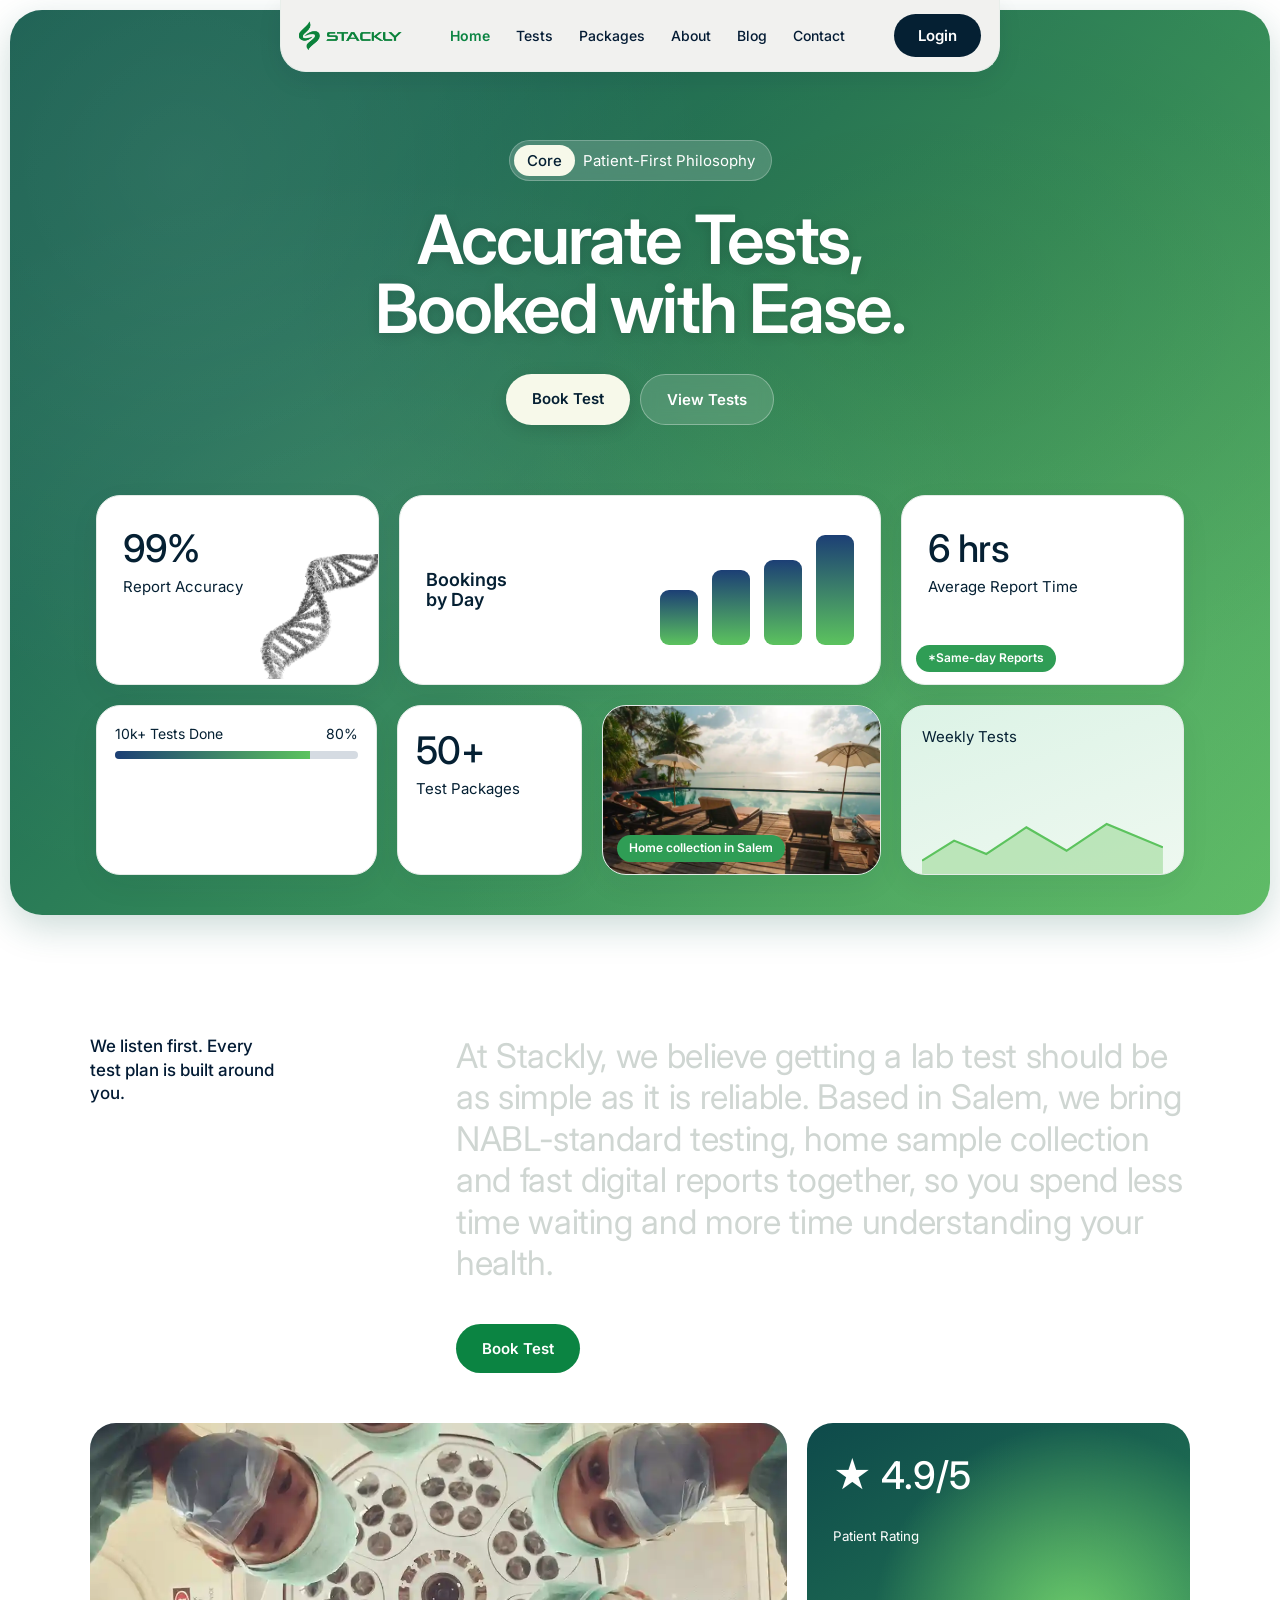
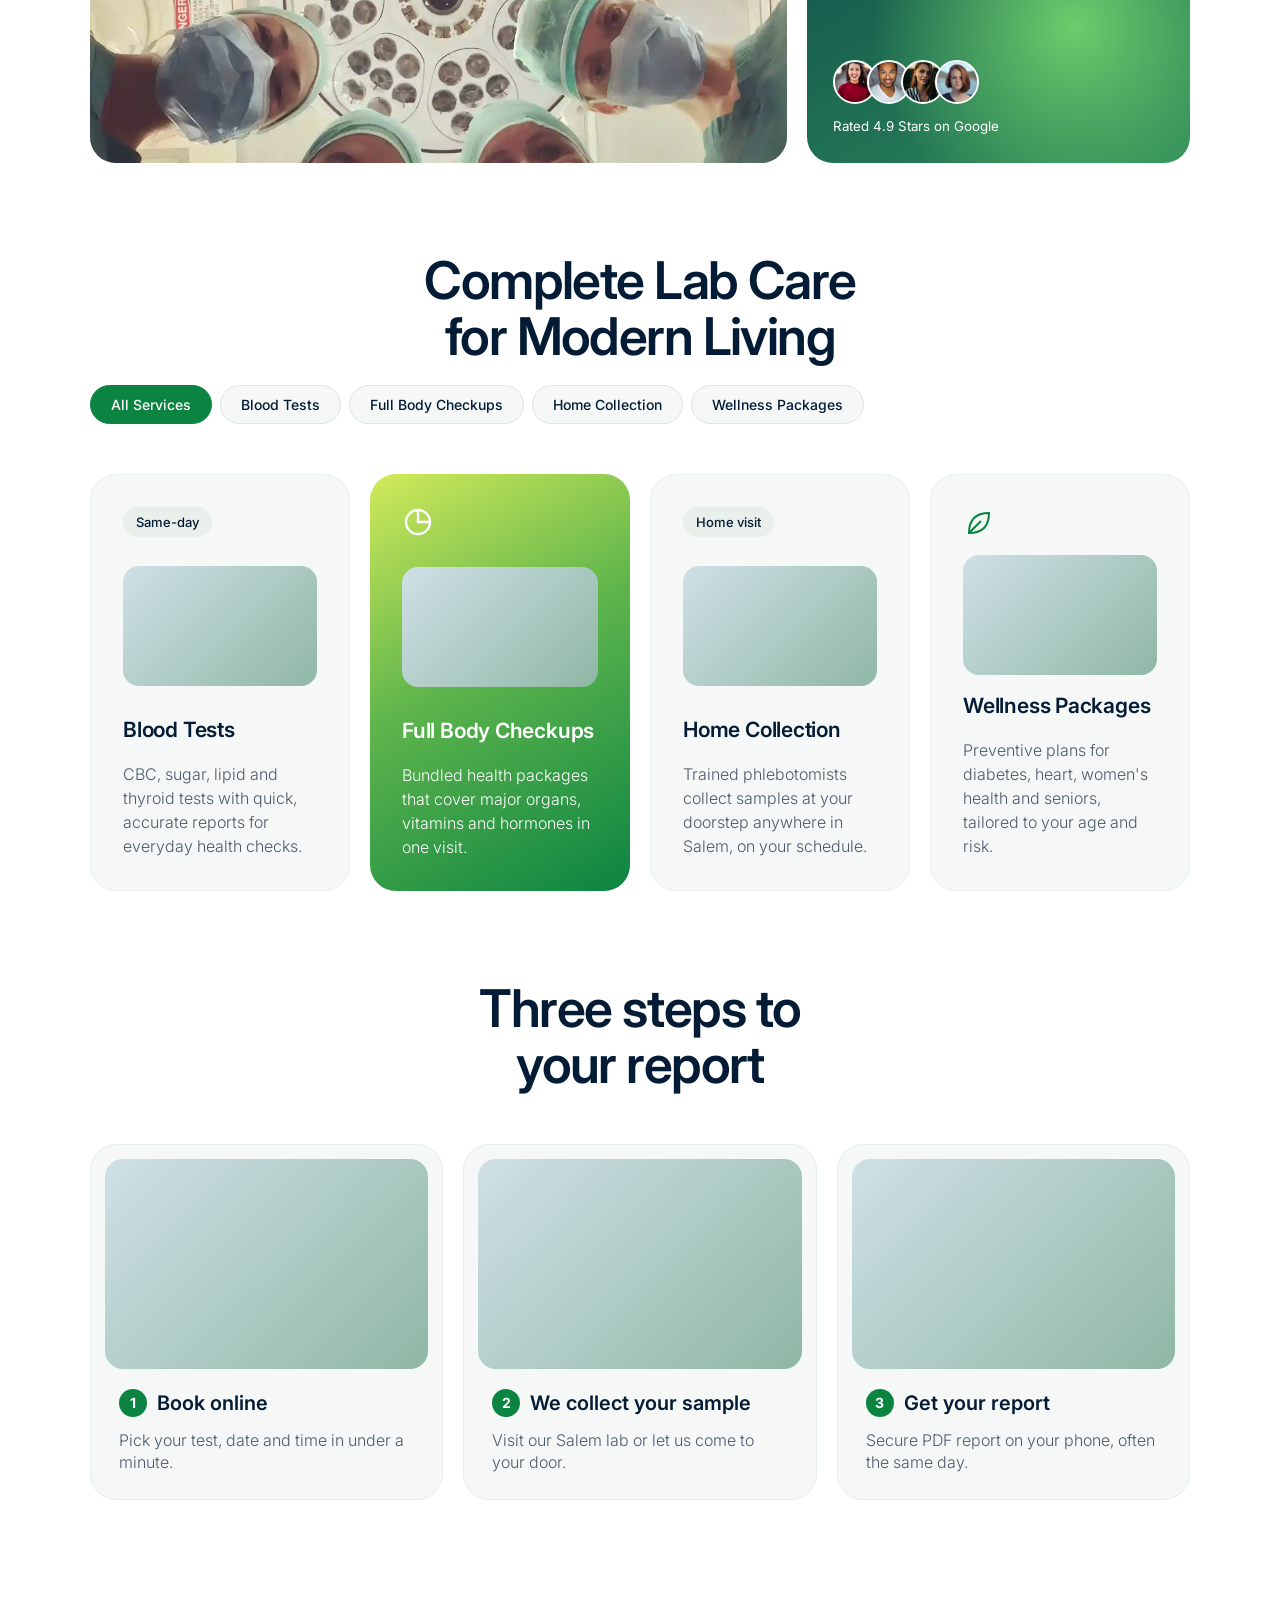
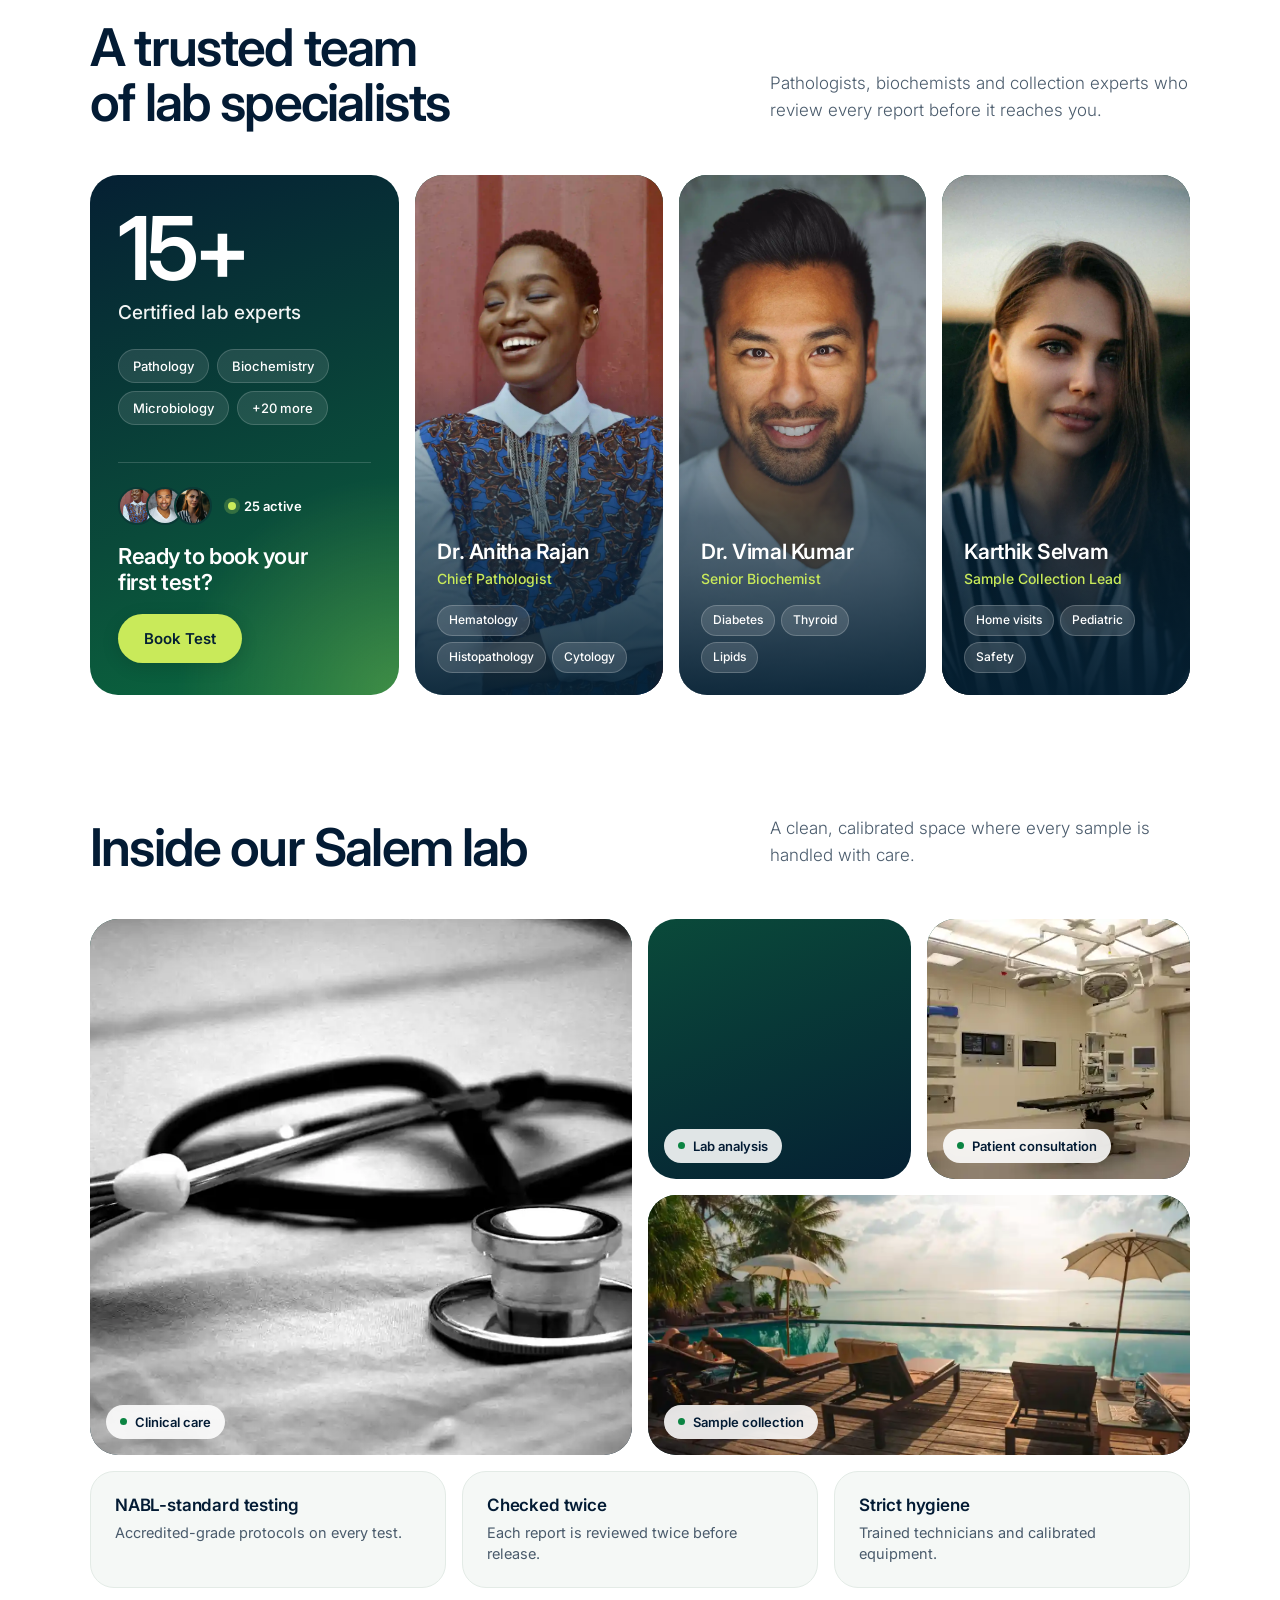
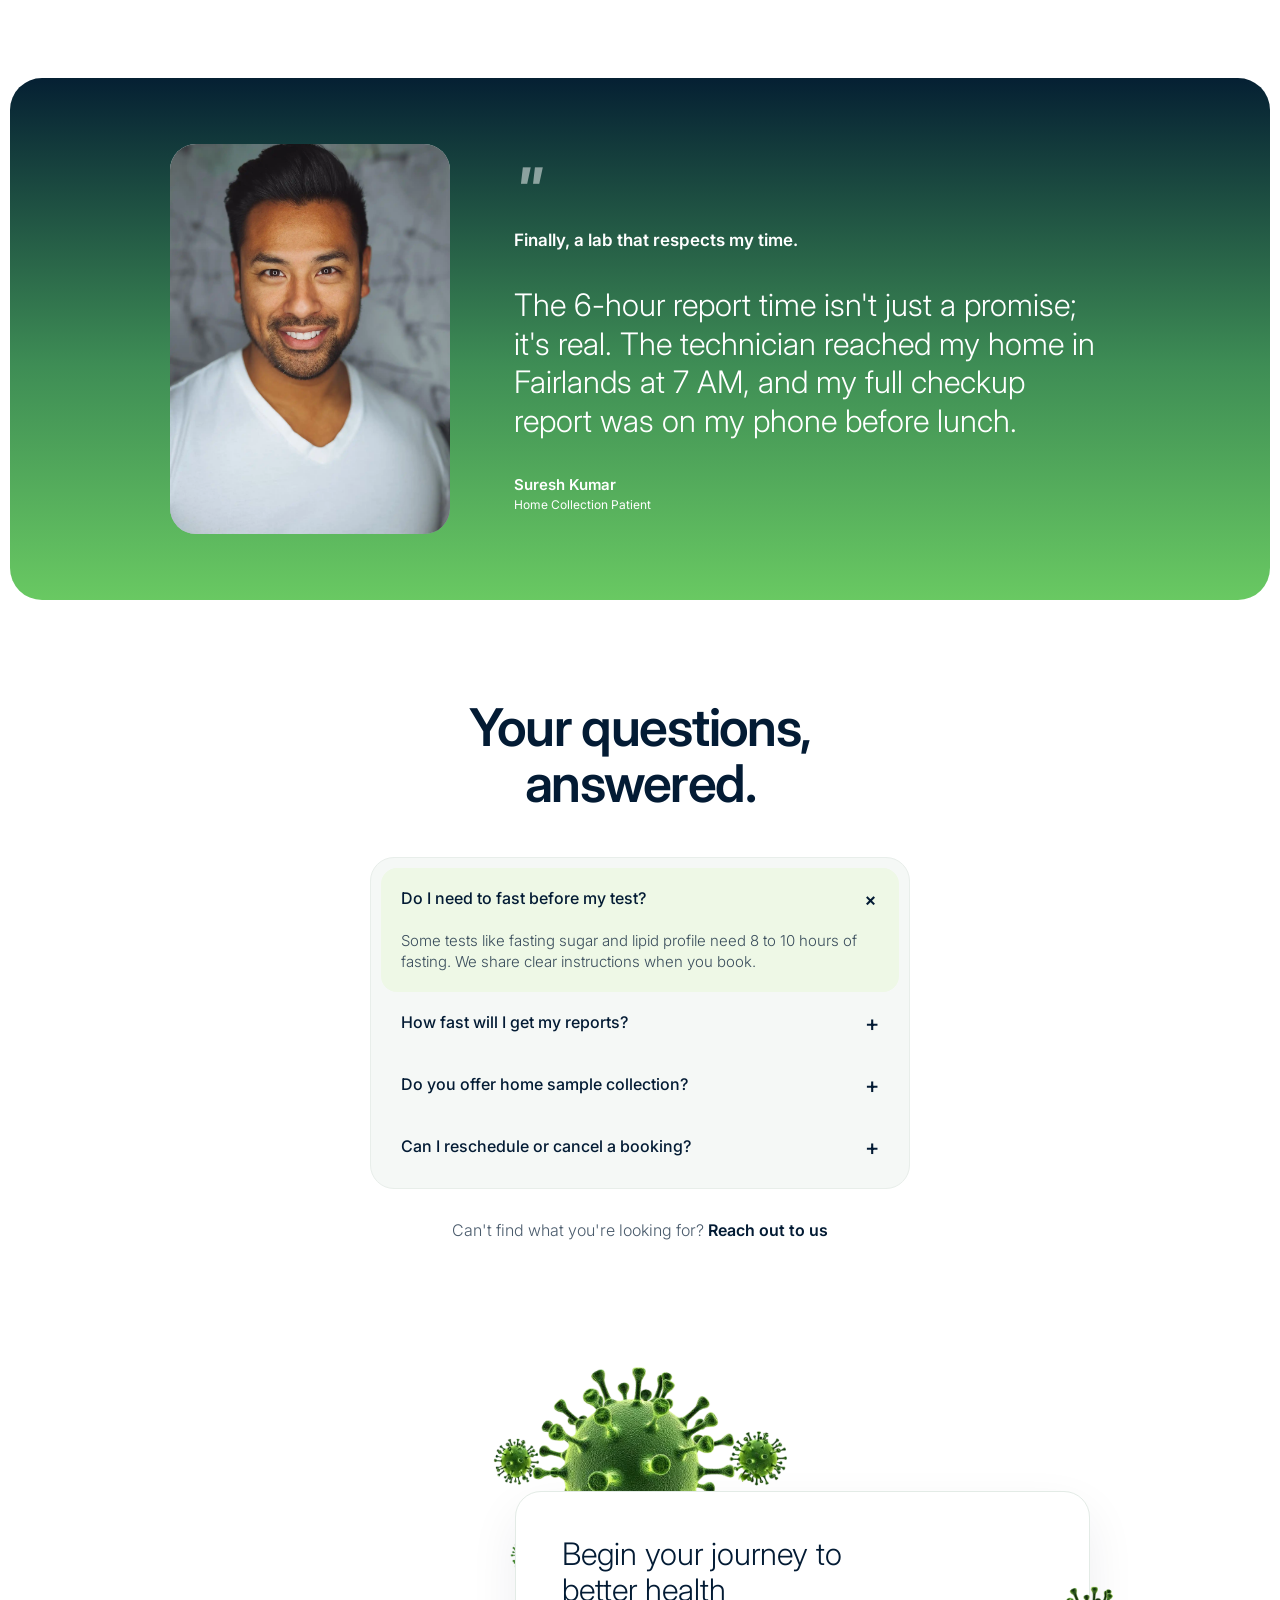
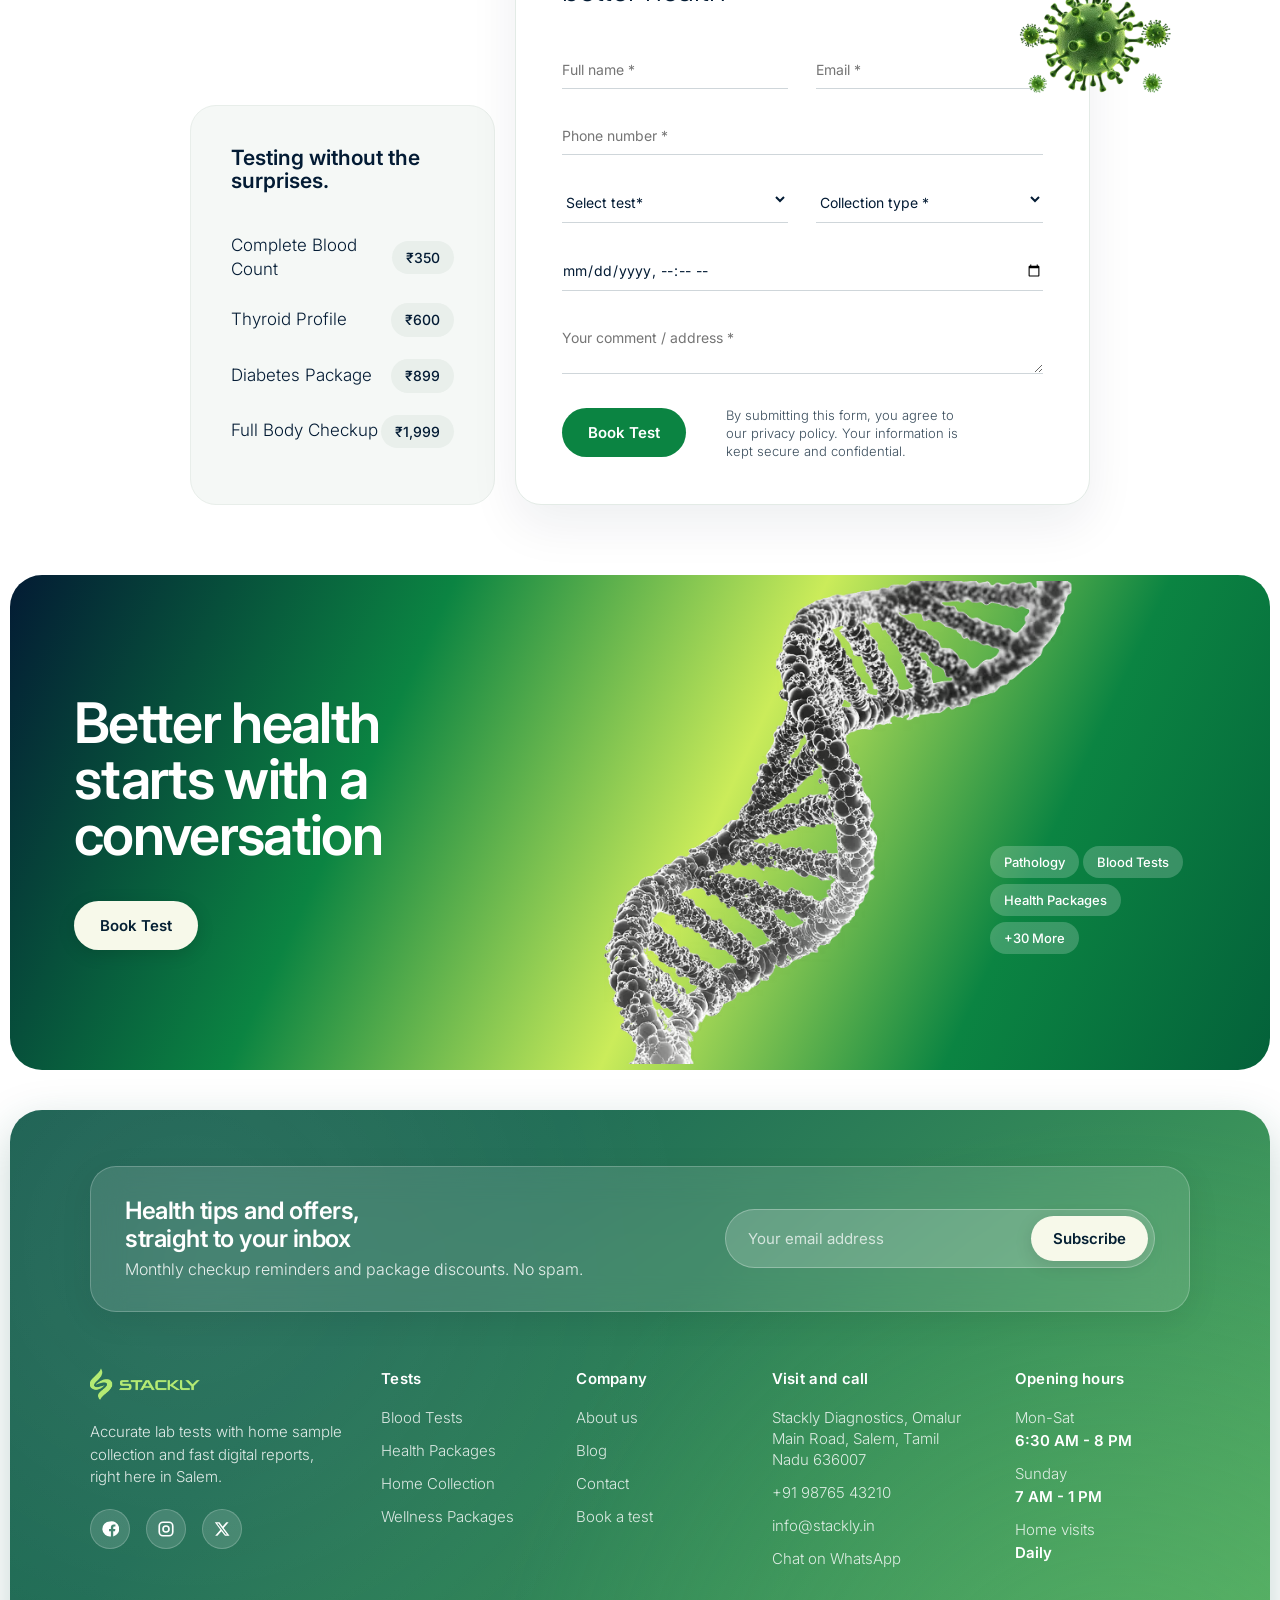
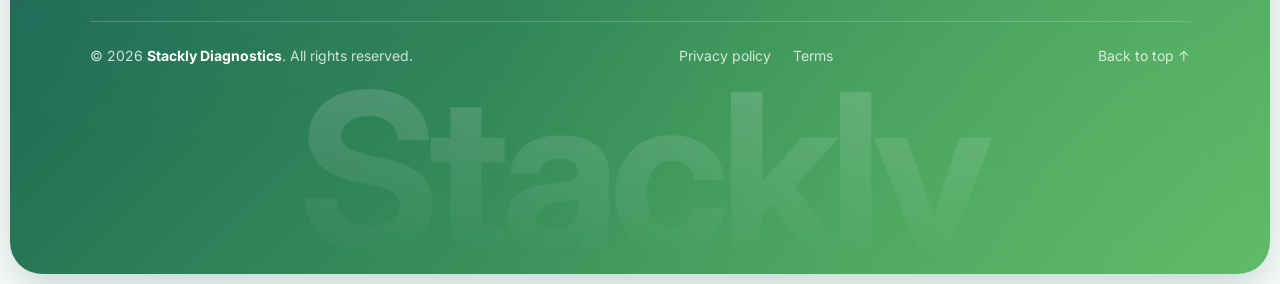
==== index.html @ b114a174 "Add files via upload" ====
<!DOCTYPE html>
<html lang="en" data-theme="light">
<head>
<meta charset="UTF-8">
<meta name="viewport" content="width=device-width, initial-scale=1, viewport-fit=cover">
<title>Stackly | Medical Lab Test Booking, Salem</title>
<link rel="preconnect" href="https://fonts.googleapis.com">
<link rel="preconnect" href="https://fonts.gstatic.com" crossorigin>
<link href="https://fonts.googleapis.com/css2?family=Inter:wght@300;400;500;600;700&display=swap" rel="stylesheet">
<link rel="stylesheet" href="styles.css">
</head>
<body>

<nav>
 <a href="index.html" class="logo" aria-label="Stackly home"><img src="images/stackly logo.webp" alt="Stackly" class="stackly-logo-img"></a>
 <ul><li><a href="index.html" style="color:var(--green);font-weight:600">Home</a></li><li><a href="tests.html">Tests</a></li><li><a href="packages.html">Packages</a></li><li><a href="about.html">About</a></li><li><a href="blog.html">Blog</a></li><li><a href="contact.html">Contact</a></li></ul>
 <a href="login.html" class="btn dark" style="padding:12px 24px">Login</a>
 <button class="burger" aria-label="Menu" aria-expanded="false"><span></span></button>
</nav>

<header class="hero">
 <div class="wrap in">
  <span class="badge"><b>Core</b>Patient-First Philosophy</span>
  <h1>Accurate Tests,<br>Booked with Ease.</h1>
  <div class="cta"><a href="404.html" class="btn cream">Book Test</a><a href="#services" class="btn ghost">View Tests</a></div>
  <div class="stats">
   <div class="sc a">
    <div class="n">99%</div><small>Report Accuracy</small>
    <div class="dna"></div>
   </div>
   <div class="sc wide"><strong>Bookings<br>by Day</strong><div class="bars"><i style="height:55px"></i><i style="height:75px"></i><i style="height:85px"></i><i style="height:110px"></i></div></div>
   <div class="sc"><div class="n">6 hrs</div><small>Average Report Time</small><span class="pill">*Same-day Reports</span></div>
   <div class="mini">
    <div class="sc"><div class="bar-row" style="margin-top:0"><span>10k+ Tests Done</span><span>80%</span></div><div class="track"><i></i></div></div>
    <div class="sc"><div class="n">50+</div><small>Test Packages</small></div>
    <div class="sc pb"><img class="" src="images/photo-1582719508461-905c673771fd.webp" sizes="(max-width:700px) 100vw, 50vw" alt="Laboratory blood sample tube" loading="lazy" decoding="async" onerror="this.style.display='none'"><span class="pill">Home collection in Salem</span></div>
    <div class="sc ch"><small>Weekly Tests</small><svg viewBox="0 0 300 90" preserveAspectRatio="none"><path d="M0 70L40 40 80 60 130 20 180 55 230 15 300 50V90H0z" fill="#a9dfa4" opacity=".7"/><path d="M0 70L40 40 80 60 130 20 180 55 230 15 300 50" fill="none" stroke="#5cc35e" stroke-width="3"/></svg></div>
   </div>
  </div>
 </div>
</header>

<main class="wrap">
 <section class="about" id="about">
  <p class="side">We listen first. Every test plan is built around you.</p>
  <div>
   <p class="reveal" id="rv">At Stackly, we believe getting a lab test should be as simple as it is reliable. Based in Salem, we bring NABL-standard testing, home sample collection and fast digital reports together, so you spend less time waiting and more time understanding your health.</p>
   <a href="404.html" class="btn green">Book Test</a>
  </div>
 </section>

 <div class="duo">
  <div class="photo pb"><img class="" src="images/photo-1579684385127-1ef15d508118.webp" sizes="(max-width:700px) 100vw, 50vw" alt="Doctor reviewing laboratory diagnostic reports" loading="lazy" decoding="async" onerror="this.style.display='none'"></div>
  <div class="rate"><div class="n">★ 4.9/5</div><small style="margin-top:-90px">Patient Rating</small><div><div class="avs"><span class="av"><img class="" src="images/photo-1494790108377-be9c29b29330.webp" alt="" loading="lazy" onerror="this.style.display='none'"></span><span class="av"><img class="" src="images/p2.webp" alt="" loading="lazy" onerror="this.style.display='none'"></span><span class="av"><img class="" src="images/p3.webp" alt="" loading="lazy" onerror="this.style.display='none'"></span><span class="av"><img class="" src="images/photo-1438761681033-6461ffad8d80.webp" alt="" loading="lazy" onerror="this.style.display='none'"></span></div><small>Rated 4.9 Stars on Google</small></div></div>
 </div>

 <section class="services" id="services">
  <h2 class="big">Complete Lab Care<br>for Modern Living</h2>
  <div class="filter-tabs" role="tablist" aria-label="Services filter">
   <a href="#" class="ft active" data-svc="all">All Services</a>
   <a href="#" class="ft" data-svc="blood">Blood Tests</a>
   <a href="#" class="ft" data-svc="checkup">Full Body Checkups</a>
   <a href="#" class="ft" data-svc="home">Home Collection</a>
   <a href="#" class="ft" data-svc="wellness">Wellness Packages</a>
  </div>
  <div class="sgrid">
   <div class="svc" data-cat="blood"><span class="tag">Same-day</span><div class="pb sv"><img class="" src="images/photo-1582719471384-894fbb16e074.webp" sizes="(max-width:700px) 100vw, 50vw" alt="Blood test sample tubes rack" loading="lazy" decoding="async" onerror="this.style.display='none'"></div><div><h3>Blood Tests</h3><p>CBC, sugar, lipid and thyroid tests with quick, accurate reports for everyday health checks.</p></div></div>
   <div class="svc hl" data-cat="checkup"><svg class="ic" viewBox="0 0 32 32" fill="none" stroke="currentColor" stroke-width="2.4"><circle cx="16" cy="16" r="12"/><path d="M16 4v12h12"/></svg><div class="pb sv"><img class="" src="images/photo-1631217868264-e5b90bb7e133.webp" sizes="(max-width:700px) 100vw, 50vw" alt="Doctor consultation for full body checkup" loading="lazy" decoding="async" onerror="this.style.display='none'"></div><div><h3>Full Body Checkups</h3><p>Bundled health packages that cover major organs, vitamins and hormones in one visit.</p></div></div>
   <div class="svc" data-cat="home"><span class="tag">Home visit</span><div class="pb sv"><img class="" src="images/Home Collection.webp" sizes="(max-width:700px) 100vw, 50vw" alt="Nurse visiting patient for home sample collection" loading="lazy" decoding="async" onerror="this.style.display='none'"></div><div><h3>Home Collection</h3><p>Trained phlebotomists collect samples at your doorstep anywhere in Salem, on your schedule.</p></div></div>
   <div class="svc" data-cat="wellness"><svg class="ic" viewBox="0 0 32 32" fill="none" stroke="currentColor" stroke-width="2"><path d="M6 26C6 12 14 6 26 6c0 12-6 20-20 20zM6 26L18 14"/></svg><div class="pb sv"><img class="" src="images/photo-1505751172876-fa1923c5c528.webp" sizes="(max-width:700px) 100vw, 50vw" alt="Preventive health diagnostics and wellness" loading="lazy" decoding="async" onerror="this.style.display='none'"></div><div><h3>Wellness Packages</h3><p>Preventive plans for diabetes, heart, women's health and seniors, tailored to your age and risk.</p></div></div>
  </div>
 </section>

 <section class="steps" id="how"><h2 class="big">Three steps to<br>your report</h2><div class="stg"><div class="st"><div class="pb"><img class="" src="images/photo-1584432810601-6c7f27d2362b.webp" sizes="(max-width:700px) 100vw, 50vw" alt="Booking test online on phone" loading="lazy" decoding="async" onerror="this.style.display='none'"></div><h3><b>1</b>Book online</h3><p>Pick your test, date and time in under a minute.</p></div><div class="st"><div class="pb"><img class="" src="images/photo-1588776814546-1ffcf47267a5.webp" sizes="(max-width:700px) 100vw, 50vw" alt="Phlebotomist collecting sample" loading="lazy" decoding="async" onerror="this.style.display='none'"></div><h3><b>2</b>We collect your sample</h3><p>Visit our Salem lab or let us come to your door.</p></div><div class="st"><div class="pb"><img class="" src="images/photo-1576091160399-112ba8d25d1d.webp" sizes="(max-width:700px) 100vw, 50vw" alt="Reviewing electronic lab report" loading="lazy" decoding="async" onerror="this.style.display='none'"></div><h3><b>3</b>Get your report</h3><p>Secure PDF report on your phone, often the same day.</p></div></div></section>

 <section class="tm" id="team">
  <header class="sec-h"><h2>A trusted team of lab specialists</h2><p>Pathologists, biochemists and collection experts who review every report before it reaches you.</p></header>
  <div class="tm-grid">
   <aside class="tm-stat">
    <div><div class="tm-n">15+</div><p class="tm-l">Certified lab experts</p>
     <ul class="tm-d"><li>Pathology</li><li>Biochemistry</li><li>Microbiology</li><li>+20 more</li></ul></div>
    <div class="tm-cta"><div class="tm-row"><span class="tm-avs"><span class="tm-av"><img src="images/p1.webp" alt="Doctor" loading="lazy"></span><span class="tm-av"><img src="images/p2.webp" alt="Biochemist" loading="lazy"></span><span class="tm-av"><img src="images/p3.webp" alt="Technician" loading="lazy"></span></span><span class="tm-live">25 active</span></div>
     <h3>Ready to book your first test?</h3><a href="404.html" class="btn cream">Book Test</a></div>
   </aside>
   <article class="tm-c"><img src="images/p1.webp" sizes="(max-width:640px) 100vw, (max-width:1000px) 33vw, 25vw" alt="Dr. Anitha Rajan - Chief Pathologist" loading="lazy" decoding="async" onerror="this.style.display='none'"><div class="tm-i"><h3>Dr. Anitha Rajan</h3><p>Chief Pathologist</p><ul class="tm-t"><li>Hematology</li><li>Histopathology</li><li>Cytology</li></ul></div></article>
   <article class="tm-c"><img src="images/p2.webp" sizes="(max-width:640px) 100vw, (max-width:1000px) 33vw, 25vw" alt="Dr. Vimal Kumar - Senior Biochemist" loading="lazy" decoding="async" onerror="this.style.display='none'"><div class="tm-i"><h3>Dr. Vimal Kumar</h3><p>Senior Biochemist</p><ul class="tm-t"><li>Diabetes</li><li>Thyroid</li><li>Lipids</li></ul></div></article>
   <article class="tm-c"><img src="images/p3.webp" sizes="(max-width:640px) 100vw, (max-width:1000px) 33vw, 25vw" alt="Karthik Selvam - Sample Collection Lead" loading="lazy" decoding="async" onerror="this.style.display='none'"><div class="tm-i"><h3>Karthik Selvam</h3><p>Sample Collection Lead</p><ul class="tm-t"><li>Home visits</li><li>Pediatric</li><li>Safety</li></ul></div></article>
  </div>
 </section>
<section class="lb" id="gallery">
 <header class="sec-h"><h2>Inside our Salem lab</h2><p>A clean, calibrated space where every sample is handled with care.</p></header>
 <div class="lb-grid">
  <figure class="lb-a"><img src="images/Wellness Packages.webp" sizes="(max-width:640px) 100vw, (max-width:1000px) 33vw, 25vw" alt="Clinical diagnostics lab Salem" loading="lazy" decoding="async" onerror="this.style.display='none'"><figcaption>Clinical care</figcaption></figure>
  <figure class="lb-b"><img src="images/photo-1579165466741-7f35e4755660.webp" sizes="(max-width:640px) 100vw, (max-width:1000px) 33vw, 25vw" alt="Laboratory testing equipment" loading="lazy" decoding="async" onerror="this.style.display='none'"><figcaption>Lab analysis</figcaption></figure>
  <figure class="lb-c"><img src="images/Patient consultation.webp" sizes="(max-width:640px) 100vw, (max-width:1000px) 33vw, 25vw" alt="Patient consultation room" loading="lazy" decoding="async" onerror="this.style.display='none'"><figcaption>Patient consultation</figcaption></figure>
  <figure class="lb-d"><img src="images/photo-1582719508461-905c673771fd.webp" sizes="(max-width:640px) 100vw, (max-width:1000px) 33vw, 25vw" alt="Sample collection centrifuge" loading="lazy" decoding="async" onerror="this.style.display='none'"><figcaption>Sample collection</figcaption></figure>
 </div>
 <ul class="lb-facts">
  <li><b>NABL-standard testing</b><span>Accredited-grade protocols on every test.</span></li>
  <li><b>Checked twice</b><span>Each report is reviewed twice before release.</span></li>
  <li><b>Strict hygiene</b><span>Trained technicians and calibrated equipment.</span></li>
 </ul>
</section>
</main>

<section class="testi">
 <div class="tin">
  <div class="tp pb"><img class="" src="images/p2.webp" sizes="(max-width:700px) 100vw, 50vw" alt="Suresh Kumar - Patient portrait" loading="lazy" decoding="async" onerror="this.style.display='none'"></div>
  <div>
   <div class="q">"</div>
   <h3>Finally, a lab that respects my time.</h3>
   <blockquote>The 6-hour report time isn't just a promise; it's real. The technician reached my home in Fairlands at 7 AM, and my full checkup report was on my phone before lunch.</blockquote>
   <div class="by">Suresh Kumar<small>Home Collection Patient</small></div>
  </div>
 </div>
</section>

<section class="faq wrap" id="faq">
 <h2 class="big">Your questions,<br>answered.</h2>
 <div class="fq">
  <div class="fi open"><button>Do I need to fast before my test?</button><p>Some tests like fasting sugar and lipid profile need 8 to 10 hours of fasting. We share clear instructions when you book.</p></div>
  <div class="fi"><button>How fast will I get my reports?</button><p>Most routine reports are ready the same day and sent to your phone and email as a secure PDF.</p></div>
  <div class="fi"><button>Do you offer home sample collection?</button><p>Yes. Our trained team visits your home anywhere in Salem at the time slot you choose.</p></div>
  <div class="fi"><button>Can I reschedule or cancel a booking?</button><p>You can change or cancel free of charge up to 2 hours before your slot.</p></div>
 </div>
 <p class="more">Can't find what you're looking for? <b><a href="#contact">Reach out to us</a></b></p>
</section>

<section class="book wrap" id="book">
 <div class="bgrid">
          <div class="vbig"></div><div class="vsm"></div>
  <div class="price">
   <h3>Testing without the surprises.</h3>
   <div class="pr">Complete Blood Count<b>₹350</b></div>
   <div class="pr">Thyroid Profile<b>₹600</b></div>
   <div class="pr">Diabetes Package<b>₹899</b></div>
   <div class="pr">Full Body Checkup<b>₹1,999</b></div>
  </div>
  <form class="form contact-form" id="bf">
   <h3>Begin your journey to<br>better health</h3>
   <div class="row"><div class="fld"><input id="contactName" required placeholder="Full name *" aria-label="Full name"></div><div class="fld"><input type="email" id="contactEmail" required placeholder="Email *" aria-label="Email"></div></div>
   <div class="fld"><input type="tel" id="contactPhone" required placeholder="Phone number *" aria-label="Phone number"></div>
   <div class="row">
    <div class="fld"><select required aria-label="Select test"><option value="">Select test*</option><option>Complete Blood Count</option><option>Thyroid Profile</option><option>Diabetes Package</option><option>Full Body Checkup</option></select></div>
    <div class="fld"><select required aria-label="Collection type"><option value="">Collection type *</option><option>Home collection</option><option>Visit Stackly lab</option></select></div>
   </div>
   <div class="fld"><input type="datetime-local" required aria-label="Date and time"></div>
   <div class="fld"><textarea id="contactMessage" placeholder="Your comment / address *" required aria-label="Comment"></textarea></div>
   <div class="fb"><button class="btn green" type="submit">Book Test</button><p>By submitting this form, you agree to our privacy policy. Your information is kept secure and confidential.</p></div>
   <p class="ok" id="ok" role="status">Thank you! Your booking request is received. We will call you shortly to confirm.</p>
  </form>
 </div>
</section>

<section class="banner">
 <h2>Better health starts with a conversation</h2>
 <a href="404.html" class="btn cream">Book Test</a>
 <div class="helixbg"></div>
 <div class="chips"><span class="chip">Pathology</span><span class="chip">Blood Tests</span><span class="chip">Health Packages</span><span class="chip">+30 More</span></div>
</section>

<footer class="sf" id="contact"><div class="sf-in">
<div class="sf-news"><div><h3>Health tips and offers,<br>straight to your inbox</h3><p>Monthly checkup reminders and package discounts. No spam.</p></div>
<form class="sf-form newsletter-form-inline">
  <div class="sf-row"><input type="email" required placeholder="Your email address" aria-label="Email address"><button class="btn cream" type="submit" style="padding:13px 22px">Subscribe</button></div>
  <small hidden role="status">Thanks for subscribing!</small>
</form></div>
<div class="sf-grid">
<div class="sf-brand"><a href="index.html" class="logo" aria-label="Stackly home"><img src="images/stackly logo.webp" alt="Stackly" class="stackly-logo-img"></a><p>Accurate lab tests with home sample collection and fast digital reports, right here in Salem.</p><div class="soc" aria-label="Social links">
   <a href="404.html" aria-label="Facebook"><svg viewBox="0 0 24 24" fill="currentColor"><path d="M12 2a10 10 0 1 0 1.2 19.9v-7H10.7V12h2.5V9.8c0-2.5 1.5-3.9 3.8-3.9 1.1 0 2.2.2 2.2.2v2.5h-1.3c-1.2 0-1.6.8-1.6 1.6V12h2.8l-.4 2.9h-2.4v7A10 10 0 0 0 12 2z"/></svg></a>
   <a href="404.html" aria-label="Instagram"><svg viewBox="0 0 24 24" fill="none" stroke="currentColor" stroke-width="2.2"><rect x="3" y="3" width="18" height="18" rx="5"/><circle cx="12" cy="12" r="4"/></svg></a>
   <a href="404.html" aria-label="X"><svg viewBox="0 0 24 24" fill="currentColor"><path d="M17.8 3h3l-6.6 7.5L22 21h-6l-4.7-6.1L5.9 21h-3l7-8L2.4 3h6.2l4.2 5.6zm-1 16.2h1.7L7.3 4.7H5.5z"/></svg></a>
  </div></div>
<div><h4>Tests</h4><ul><li><a href="404.html">Blood Tests</a></li><li><a href="404.html">Health Packages</a></li><li><a href="404.html">Home Collection</a></li><li><a href="404.html">Wellness Packages</a></li></ul></div>
<div><h4>Company</h4><ul><li><a href="404.html">About us</a></li><li><a href="404.html">Blog</a></li><li><a href="404.html">Contact</a></li><li><a href="404.html">Book a test</a></li></ul></div>
<div><h4>Visit and call</h4><ul><li>Stackly Diagnostics, Omalur Main Road, Salem, Tamil Nadu 636007</li><li><a href="404.html">+91 98765 43210</a></li><li><a href="404.html">info@stackly.in</a></li><li><a href="404.html">Chat on WhatsApp</a></li></ul></div>
<div class="sf-hrs"><h4>Opening hours</h4><ul><li>Mon-Sat <b>6:30 AM - 8 PM</b></li><li>Sunday <b>7 AM - 1 PM</b></li><li>Home visits <b>Daily</b></li></ul></div>
</div>
<div class="sf-bot"><span>&copy; 2026 <b>Stackly Diagnostics</b>. All rights reserved.</span><span class="sf-l"><a href="404.html">Privacy policy</a><a href="404.html">Terms</a></span><a href="404.html">Back to top &uarr;</a></div>
<div class="sf-word" aria-hidden="true">Stackly</div>
</div></footer>

<script>
// word-by-word text reveal on scroll
(function(){
 var el=document.getElementById('rv');
 if (el) {
  el.innerHTML=el.textContent.split(' ').map(function(w){return '<span>'+w+'</span>'}).join(' ');
  var sp=el.querySelectorAll('span');
  function upd(){
   var r=el.getBoundingClientRect(),h=window.innerHeight;
   var p=Math.min(1,Math.max(0,(h*0.85-r.top)/(r.height+h*0.35)));
   var n=Math.round(p*sp.length);
   sp.forEach(function(s,i){s.classList.toggle('on',i<n)});
  }
  window.addEventListener('scroll',upd,{passive:true});window.addEventListener('resize',upd);upd();
 }
})();
// FAQ accordion
document.querySelectorAll('.fi button').forEach(function(b){
 b.addEventListener('click',function(){
  var it=b.parentElement,was=it.classList.contains('open');
  document.querySelectorAll('.fi').forEach(function(x){x.classList.remove('open')});
  if(!was)it.classList.add('open');
 });
});
document.querySelector(".burger").addEventListener("click",function(){var n=document.querySelector("nav"),o=n.classList.toggle("open");this.setAttribute("aria-expanded",o)});
document.querySelectorAll("nav ul a").forEach(function(a){a.addEventListener("click",function(){document.querySelector("nav").classList.remove("open")})});

// Services filter tabs
document.querySelectorAll('.services .ft').forEach(function(btn){
 btn.addEventListener('click', function(e){
  e.preventDefault();
  document.querySelectorAll('.services .ft').forEach(function(b){ b.classList.remove('active'); });
  btn.classList.add('active');
  var cat = btn.getAttribute('data-svc');
  document.querySelectorAll('.services .svc').forEach(function(card){
   if(cat === 'all' || card.getAttribute('data-cat') === cat){
    card.style.display = '';
   } else {
    card.style.display = 'none';
   }
  });
 });
});
</script>
<script src="validation.js"></script>
</body>
</html>
---- styles.css ----
:root{--bg:#f1f1ef;--card:#fff;--ink:#031b34;--muted:#4a5b6c;--green:#0b8442;--lime:#c9ea5a;--deep:#052033;--chip:#eceeed;
box-sizing:border-box;padding-top:env(safe-area-inset-top,0px);padding-bottom:env(safe-area-inset-bottom,0px)}
@media (prefers-color-scheme:dark){:root:not([data-theme="light"]){--bg:#0b1418;--card:#142127;--ink:#eaf3ee;--muted:#9db0ba;--chip:#1e2f36}}
:root[data-theme="dark"]{--bg:#0b1418;--card:#142127;--ink:#eaf3ee;--muted:#9db0ba;--chip:#1e2f36}
html{scroll-behavior:smooth;scroll-padding-top:90px}
*,*::before,*::after{box-sizing:border-box}
body{margin:0;background:var(--bg);color:var(--ink);font-family:'Inter',system-ui,-apple-system,'Segoe UI',Arial,sans-serif;line-height:1.4;-webkit-font-smoothing:antialiased}
h1,h2,h3,p{margin:0}
a{color:inherit;text-decoration:none}
.wrap{max-width:1140px;margin:0 auto;padding:0 20px}
.btn{display:inline-block;border:0;cursor:pointer;font:600 15px 'Inter',sans-serif;padding:15px 26px;border-radius:999px;transition:transform .2s}
.btn:hover{transform:translateY(-2px)}
.btn.cream{background:#f7f9ea;color:var(--deep)}
.btn.green{background:var(--green);color:#fff}
.btn.dark{background:var(--deep);color:#fff}
.btn.ghost{background:rgba(255,255,255,.12);color:#fff;border:1px solid rgba(255,255,255,.2)}
.chip{display:inline-block;background:rgba(255,255,255,.2);color:#fff;font-size:13px;font-weight:500;padding:7px 14px;border-radius:999px;margin:0 4px 6px 0}
.logo{display:inline-flex;align-items:center;gap:8px;font-weight:700;font-size:20px;text-decoration:none}
.logo svg{width:28px;height:28px}
.stackly-logo-img{height:30px;width:auto;max-height:34px;display:inline-block;vertical-align:middle;object-fit:contain;filter:brightness(0) saturate(100%) invert(32%) sepia(91%) saturate(710%) hue-rotate(102deg) brightness(93%) contrast(93%);transition:opacity .2s ease,transform .2s ease}
.logo:hover .stackly-logo-img{opacity:.85;transform:scale(1.02)}

/* nav */
body > nav{position:absolute;left:50%;transform:translateX(-50%);top:0;z-index:5;width:min(720px,92%);background:#f1f1ef;color:#031b34;border-radius:0 0 26px 26px;display:flex;align-items:center;justify-content:space-between;padding:14px 18px}
body > nav ul{display:flex;gap:26px;list-style:none;margin:0;padding:0;font-size:14px;font-weight:500}
.burger{display:none}

/* hero */
.hero{margin:10px;border-radius:32px;position:relative;overflow:hidden;color:#f7f9ea;padding:130px 0 40px;
background:radial-gradient(circle at 14% 18%,rgba(255,255,255,.08) 0%,transparent 40%),radial-gradient(circle at 88% 85%,rgba(95,187,102,.35) 0%,transparent 50%),linear-gradient(135deg,#175d4f 0%,#206d55 28%,#368d59 58%,#51aa63 85%,#60bc67 100%)}
.hero::before{content:"";position:absolute;inset:0;background:radial-gradient(ellipse at 30% 60%,rgba(255,255,255,.07),transparent 50%),radial-gradient(ellipse at 70% 30%,rgba(0,0,0,.12),transparent 50%)}
.hero .in{position:relative;text-align:center}
.badge{display:inline-flex;align-items:center;gap:8px;background:rgba(255,255,255,.14);padding:4px 16px 4px 4px;border-radius:999px;font-size:15px}
.badge b{background:#f7f9ea;color:var(--deep);font-weight:500;border-radius:999px;padding:5px 13px}
.hero h1{font-size:clamp(40px,7vw,68px);line-height:1.02;letter-spacing:-.03em;font-weight:600;margin:24px 0 30px}
.hero .cta{display:flex;gap:10px;justify-content:center;flex-wrap:wrap}
.stats{position:relative;display:grid;grid-template-columns:1fr 1.7fr 1fr;gap:20px;margin-top:70px;padding:0 6px}
.sc{background:linear-gradient(160deg,#eaf9fb,#fff);color:var(--deep);border-radius:24px;padding:26px;min-height:190px;position:relative;overflow:hidden}
.sc .n{font-size:38px;font-weight:500;letter-spacing:-.02em}
.sc small{font-size:15px;font-weight:400}
.sc.wide{display:flex;align-items:center;justify-content:space-between;gap:20px;background:rgba(235,246,246,.92)}
.sc.wide strong{font-size:18px;font-weight:600;line-height:1.1}
.bars{display:flex;align-items:flex-end;gap:14px;height:110px}
.bars i{width:38px;border-radius:9px;background:linear-gradient(#1c3f75,#5cc35e)}
.dna{position:absolute;right:-10px;bottom:-14px;width:120px;opacity:.85}
.pill{position:absolute;bottom:12px;left:14px;background:#2f9d55;color:#fff;font-size:12px;font-weight:600;border-radius:999px;padding:5px 12px}
.sc.a{background:linear-gradient(160deg,#dff6fb,#f2fbfd)}
.bar-row{display:flex;justify-content:space-between;font-size:14px;margin:26px 0 8px}
.track{height:8px;border-radius:9px;background:#d5dbe2;overflow:hidden}.track i{display:block;height:100%;width:80%;background:linear-gradient(90deg,#1c3f75,#5cc35e)}
.mini{display:grid;grid-template-columns:1fr 1fr;gap:20px;grid-column:1 / span 3;padding:0 4px}
.mini .sc{min-height:110px;padding:18px}

/* about */
.about{display:grid;grid-template-columns:1fr 2.4fr;gap:60px;padding:110px 0 30px}
.about .side{font-size:17px;font-weight:500;max-width:190px}
.reveal{font-size:clamp(24px,3.2vw,34px);line-height:1.22;letter-spacing:-.01em}
.reveal span{color:#c6c9c8;transition:color .25s}
.reveal span.on{color:var(--ink)}
.about .btn{margin-top:40px}
.duo{display:grid;grid-template-columns:2fr 1.1fr;gap:20px;margin-top:20px}
.photo{border-radius:26px;min-height:340px;position:relative;overflow:hidden;background:linear-gradient(120deg,#e9f1f4,#cfe0e6 45%,#9dbbc6)}
.photo svg{position:absolute;inset:0;width:100%;height:100%}
.rate{border-radius:26px;padding:26px;color:#fff;min-height:340px;display:flex;flex-direction:column;justify-content:space-between;background:radial-gradient(circle at 70% 60%,#6dcc6b,transparent 60%),linear-gradient(150deg,#0e4a4b,#2c8a58)}
.rate .n{font-size:38px;font-weight:500}
.avs{display:flex;margin-bottom:10px}
.avs i,.av{width:44px;height:44px;border-radius:50%;border:2px solid #fff;margin-right:-10px;background:linear-gradient(135deg,#f2c9a5,#a86f4a);display:block}
.avs i:nth-child(2){background:linear-gradient(135deg,#e7e2d9,#8a8577)}.avs i:nth-child(3){background:linear-gradient(135deg,#454545,#151515)}.avs i:nth-child(4){background:linear-gradient(135deg,#c8d6df,#5f7482)}

/* services */
h2.big{font-size:clamp(34px,5vw,52px);line-height:1.08;letter-spacing:-.03em;font-weight:600;text-align:center}
.services{padding-top:90px}
.sgrid{display:grid;grid-template-columns:repeat(4,1fr);gap:20px;margin-top:50px}
.svc{background:var(--card);border-radius:26px;padding:32px;min-height:310px;display:flex;flex-direction:column;justify-content:space-between}
.svc .tag{align-self:flex-start;background:var(--chip);border-radius:999px;font-size:13px;font-weight:500;padding:6px 13px}
.svc .ic{width:32px;height:32px;color:var(--green)}
.svc h3{font-size:21px;font-weight:600;margin-bottom:18px;letter-spacing:-.01em}
.svc p{font-size:16px;color:var(--muted);font-weight:300;line-height:1.5}
.svc.hl{background:linear-gradient(150deg,#d2ea5a,#5fb54c 45%,#0b8442);color:#fff}
.svc.hl p{color:#fff}.svc.hl .ic{color:#fff}

/* team */
.team{padding-top:90px}
.mosaic{display:grid;grid-template-columns:1fr 1.35fr 1fr;gap:20px;max-width:920px;margin:50px auto 0;align-items:start}
.col{display:flex;flex-direction:column;gap:20px}
.tile{border-radius:26px;position:relative;overflow:hidden;color:#fff;padding:26px}
.t1{background:radial-gradient(circle at 80% 80%,#71cf6f,transparent 55%),linear-gradient(150deg,#123c4f,#2f8a5c);min-height:290px}
.t1 .n{font-size:36px;font-weight:500}
.t1 p{font-size:15px;margin-bottom:14px}
.t2{background:radial-gradient(circle at 50% 45%,#3d8a4a,transparent 60%),linear-gradient(#315f3f,#254a33);min-height:370px}
.t3{background:linear-gradient(#7d6c60,#5b4d44);min-height:270px}
.t4{background:linear-gradient(#6b6a5c,#8a856f);min-height:275px}
.who{display:flex;align-items:center;gap:12px}
.who .av{width:44px;height:44px;margin:0;border-color:#e8efe8;position:relative}
.who .av::after{content:"";position:absolute;top:-2px;right:-2px;width:10px;height:10px;background:#7ed957;border-radius:50%;border:1px solid #fff}
.who b{display:block;font-size:17px;font-weight:600}.who small{font-size:11px;font-weight:600;letter-spacing:.04em;text-transform:uppercase}
.tags{position:absolute;left:22px;right:22px;bottom:18px}
.tags .chip{background:rgba(255,255,255,.22)}
.play{position:absolute;left:50%;top:50%;transform:translate(-50%,-50%);width:66px;height:66px;border-radius:50%;background:#f7f9ea;display:grid;place-items:center;border:0;cursor:pointer}
.play svg{width:22px;color:var(--green)}
.ph{border-radius:22px;background:#c3d6bf;min-height:150px;display:grid;place-items:center;font-size:56px}
.ph.b{background:linear-gradient(135deg,#f3ece0,#c9b590);min-height:150px;font-size:56px}
.cta2{background:linear-gradient(160deg,#0b8442,#4ea94c 60%,#c9ea5a);text-align:center;min-height:180px;display:flex;flex-direction:column;align-items:center;justify-content:center;gap:16px;padding:20px}
.cta2 h3{font-size:22px;font-weight:600;line-height:1.1}

/* testimonial */
.testi{margin:90px 10px 0;border-radius:32px;padding:66px 20px;background:linear-gradient(#052033,#3e8d55 55%,#69c962);color:#fff}
.tin{max-width:940px;margin:0 auto;display:grid;grid-template-columns:280px 1fr;gap:64px;align-items:center}
.tp{height:390px;border-radius:26px;background:radial-gradient(circle at 55% 45%,#e8d3b8 0 12%,transparent 13%),radial-gradient(circle at 70% 55%,#f4efe3 0 22%,transparent 23%),linear-gradient(160deg,#c9a58b,#4a6a45)}
.testi .q{font-size:60px;font-weight:700;font-style:italic;opacity:.5;line-height:.8}
.testi h3{font-size:17px;font-weight:600;margin:16px 0 34px}
.testi blockquote{margin:0;font-size:clamp(22px,2.6vw,31px);font-weight:300;line-height:1.24}
.testi .by{margin-top:34px;font-weight:600;font-size:15px}.testi .by small{display:block;font-weight:400;font-size:12px;margin-top:2px}

/* faq */
.faq{padding-top:90px}
.fq{background:var(--card);border-radius:24px;max-width:540px;margin:44px auto 0;padding:10px}
.fi{border-radius:16px;overflow:hidden}
.fi button{width:100%;background:none;border:0;color:var(--ink);text-align:left;font:500 16px 'Inter',sans-serif;padding:20px;display:flex;justify-content:space-between;cursor:pointer}
.fi button::after{content:"+";font-size:22px;line-height:1;transition:transform .25s}
.fi.open{background:#f2f9e6}.fi.open button{color:#031b34}.fi.open button::after{transform:rotate(45deg)}
.fi p{max-height:0;overflow:hidden;padding:0 20px;color:#3a4d5c;font-size:15px;font-weight:300;transition:max-height .3s,padding .3s}
.fi.open p{max-height:200px;padding:0 20px 20px}
.more{text-align:center;margin-top:30px;color:var(--muted);font-weight:300}.more b{color:var(--ink);font-weight:600}

/* booking */
.book{padding:90px 0 60px;position:relative}
.bgrid{display:grid;grid-template-columns:.9fr 1.7fr;gap:20px;align-items:end;max-width:900px;margin:0 auto;position:relative}
.virus{position:absolute;border-radius:50%;background:radial-gradient(circle,#2d8a1e 0 55%,#66c93f 56% 72%,transparent 73%);z-index:2;box-shadow:0 0 0 6px rgba(80,170,40,.15)}
.price{background:var(--card);border-radius:26px;padding:40px 40px 34px}
.price h3{font-size:21px;font-weight:600;line-height:1.1;margin-bottom:42px}
.pr{display:flex;justify-content:space-between;align-items:center;margin-bottom:22px;font-size:17px;font-weight:300}
.pr b{background:var(--chip);border-radius:999px;font-size:14px;font-weight:500;padding:7px 14px}
.form{background:linear-gradient(#e9f5e6,#fbfdfb 25%,#fff);border-radius:26px;padding:44px 46px}
[data-theme="dark"] .form{background:var(--card)}
.form h3{font-size:31px;font-weight:300;line-height:1.15;color:#031b34;margin-bottom:36px}
.row{display:grid;grid-template-columns:1fr 1fr;gap:28px}
.fld{margin-bottom:20px}
.fld input,.fld select,.fld textarea{width:100%;border:0;border-bottom:1px solid #cfd6da;background:none;padding:18px 0 10px;font:400 14px 'Inter',sans-serif;color:#031b34;outline:none;border-radius:0}
.fld input:focus,.fld select:focus,.fld textarea:focus{border-color:var(--green)}
.fld textarea{resize:vertical;min-height:54px}
.fb{display:flex;align-items:center;gap:40px;margin-top:26px}
.fb p{font-size:13px;color:#3a4d5c;font-weight:300;max-width:250px}
.ok{display:none;margin-top:16px;font-weight:500;color:var(--green)}

/* cta banner */
.banner{margin:0 10px;border-radius:32px;min-height:470px;position:relative;overflow:hidden;color:#fff;padding:120px 64px;
background:linear-gradient(115deg,#031b34 0,#0b8442 30%,#cbec5a 55%,#0b8442 78%,#04613a)}
.banner h2{font-size:clamp(38px,5vw,56px);line-height:1;font-weight:600;letter-spacing:-.03em;max-width:340px;margin-bottom:38px}
.banner .chips{position:absolute;right:60px;bottom:110px;max-width:220px}
.helix{position:absolute;left:46%;top:0;height:100%;width:260px;opacity:.9}

/* footer */
footer{display:grid;grid-template-columns:1.8fr 1fr 1.2fr 1fr;gap:30px;padding:80px 0 60px;font-size:16px}
footer h4{margin:0 0 22px;font-size:12px;font-weight:500;color:var(--muted);letter-spacing:.02em}
footer li{list-style:none;margin-bottom:14px;font-weight:300}
footer ul{margin:0;padding:0}
footer a.u{text-decoration:underline}
footer .copy{margin-top:70px;font-size:14px;font-weight:300;max-width:170px}
.soc{display:flex;gap:16px;margin-top:22px}.soc svg{width:18px;height:18px}

@media (max-width:900px){
 body > nav ul{display:none}
 .stats,.sgrid,.duo,.about,.tin,.bgrid,footer{grid-template-columns:1fr}
 .mini{grid-column:auto;grid-template-columns:1fr 1fr}
 .about{gap:20px;padding-top:70px}
 .mosaic{grid-template-columns:1fr}
 .tp{height:300px}.tin{gap:30px}
 .row{grid-template-columns:1fr;gap:0}
 .fb{flex-direction:column;align-items:flex-start;gap:16px}
 .banner{padding:70px 26px}.helix{display:none}.banner .chips{position:static;margin-top:10px}
 .virus{display:none}
 .sc.wide{flex-direction:column;align-items:flex-start}
}
@media (prefers-reduced-motion:reduce){*{transition:none!important;scroll-behavior:auto!important}}
:root{--dna:url([data-uri]);--virus:url([data-uri])}

img{max-width:100%}body{overflow-x:hidden}
.pb{position:relative;overflow:hidden;background:linear-gradient(135deg,#cfe0e6,#8fb7a5)}.pb>img,.tbg{position:absolute;inset:0;width:100%;height:100%;object-fit:cover}
.herobg{position:absolute;inset:0;width:100%;height:100%;object-fit:cover;opacity:.2;mix-blend-mode:soft-light}
.dnabg{position:absolute;right:-6%;top:6%;width:60%;height:90%;background:var(--dna) center/contain no-repeat;opacity:.15;mix-blend-mode:screen}
.sc .dna{width:170px;height:150px;right:-16px;bottom:-8px;background:var(--dna) center/contain no-repeat;opacity:.9}
.sc.pb .pill{z-index:1}
.av{display:block;position:relative;width:44px;height:44px;border-radius:50%;border:2px solid #fff;margin-right:-10px;background:#9db}.av img{width:100%;height:100%;border-radius:50%;object-fit:cover}
.who .av{margin:0}
.tile{isolation:isolate}.tbg{z-index:-2}.tov{position:absolute;inset:0;z-index:-1;background:linear-gradient(rgba(10,50,30,.45),rgba(10,50,30,.6))}.who{position:relative;z-index:1}.tags,.play{z-index:1}
.ph img{position:absolute;inset:0;width:100%;height:100%;object-fit:cover}.ph{position:relative;overflow:hidden}
.sv{height:120px;border-radius:16px;margin:16px 0;flex:none}
.tp{position:relative;overflow:hidden}
.steps,.gal{padding-top:90px}.stg{display:grid;grid-template-columns:repeat(3,1fr);gap:20px;margin-top:50px}
.st{background:var(--card);border-radius:26px;padding:14px 14px 26px}.st .pb{height:210px;border-radius:18px;margin-bottom:20px}
.st h3{font-size:20px;font-weight:600;padding:0 14px;display:flex;gap:10px;align-items:center}.st h3 b{background:var(--green);color:#fff;width:28px;height:28px;border-radius:50%;display:grid;place-items:center;font-size:14px}
.st p{padding:12px 14px 0;color:var(--muted);font-weight:300}
.gg{display:grid;grid-template-columns:repeat(4,1fr);grid-auto-rows:170px;gap:16px;margin-top:50px}.gg .pb{border-radius:22px}.g1{grid-column:span 2;grid-row:span 2}.g4{grid-column:span 2}
.vbig,.vsm{position:absolute;background:var(--virus) center/contain no-repeat;aspect-ratio:486/334;pointer-events:none}
.vbig{left:50%;top:-215px;transform:translateX(-50%);width:min(520px,90%)}.vsm{right:-90px;top:90px;width:170px;z-index:2}
.price,.form{position:relative;z-index:1}
.helixbg{position:absolute;left:36%;top:-6%;width:52%;height:112%;background:var(--dna) center/contain no-repeat}
.burger{width:44px;height:44px;border:0;border-radius:50%;background:var(--deep);cursor:pointer;position:relative}
.burger span,.burger::before,.burger::after{content:"";position:absolute;left:13px;right:13px;height:2px;background:#fff;top:21px;transition:.25s}.burger::before{top:15px}.burger::after{top:27px}
nav.open .burger span{opacity:0}nav.open .burger::before{top:21px;transform:rotate(45deg)}nav.open .burger::after{top:21px;transform:rotate(-45deg)}
@media(min-width:901px){.mini{grid-template-columns:1fr 1.7fr 1fr}}
@media(max-width:1100px){.sgrid{grid-template-columns:1fr 1fr}}
@media(min-width:601px) and (max-width:900px){.stats{grid-template-columns:1fr 1fr}.sc.wide{grid-column:span 2;flex-direction:row;align-items:center}.mini{grid-column:span 2}.mini .sc.pb{grid-column:span 2;order:3;min-height:200px}.sgrid{grid-template-columns:1fr 1fr}}
@media(max-width:900px){
 nav{width:94%;top:0}.burger{display:block;order:3}nav>.btn{margin-left:auto;margin-right:8px}
 nav.open ul{display:flex;flex-direction:column;position:absolute;top:100%;left:0;right:0;background:#f1f1ef;padding:18px 24px 24px;gap:16px;border-radius:0 0 26px 26px;box-shadow:0 20px 30px rgba(0,0,0,.15)}
 .hero{padding:110px 0 30px;border-radius:24px}.stats{margin-top:40px}.about{padding-top:70px}
 .stg{grid-template-columns:1fr}.st .pb{height:220px}
 .mosaic{grid-template-columns:1fr 1fr}.mosaic .col:nth-child(3){grid-column:1/-1;display:grid;grid-template-columns:1fr 1fr}
 .vbig{top:-150px;width:340px}.vsm{display:none}.helixbg{left:auto;right:-25%;width:90%;opacity:.35}
 .gg{grid-template-columns:1fr 1fr;grid-auto-rows:150px}.g1{grid-column:span 2}.g4{grid-column:span 2}
 .form{padding:34px 24px}.price{padding:30px 24px}.banner{border-radius:24px;min-height:0}.testi{padding:44px 16px;border-radius:24px}
}
@media(max-width:600px){.sgrid,.mosaic,.mosaic .col:nth-child(3){grid-template-columns:1fr}.mosaic .col:nth-child(3){display:flex}.mini{grid-template-columns:1fr}.hero h1{font-size:38px}.btn{padding:14px 22px}.tp{height:260px}.duo .photo,.rate{min-height:280px}.gg{grid-auto-rows:120px}.section-pad{padding:0}}
.sc{text-align:left}.mini .sc.pb{min-height:170px}.g5,.g6{grid-column:span 2}

footer.wrap{padding:90px 20px 60px}.faq.wrap,.book.wrap{padding-left:20px;padding-right:20px}.faq.wrap{padding-top:100px}.book.wrap{padding-top:250px;padding-bottom:70px}
.vbig{top:-135px;width:330px}
.sc.ch{padding:20px 20px 0;background:linear-gradient(160deg,#dcf3e6,#eef8f0);min-height:110px;display:flex;flex-direction:column;justify-content:space-between}.sc.ch svg{width:100%;height:60px;display:block;margin:0 -0px}
@media(min-width:901px){.mini{grid-template-columns:320fr 210fr 318fr 322fr}}
@media(min-width:601px) and (max-width:900px){.mini{grid-template-columns:1fr 1fr}.mini .sc.pb,.mini .sc.ch{grid-column:span 2}}
.mosaic .col:first-child .ph:nth-child(2){width:62%;margin-left:auto!important}.mosaic .col:first-child .ph:nth-child(3){width:82%;margin-left:auto!important}.mosaic .col:last-child .ph:first-child{width:64%}
.banner h2{max-width:420px}
@media(max-width:900px){.book.wrap{padding-top:190px}.vbig{top:-105px;width:250px}.faq.wrap{padding-top:70px}footer.wrap{padding-top:60px}}
@media(max-width:600px){.mosaic .col:first-child .ph:nth-child(n){width:100%;margin-left:0!important}.mosaic .col:last-child .ph:first-child{width:100%}.banner{padding:60px 22px}}
.mini{padding:0!important}

:root{--bg:#fff;--card:#f5f8f6;--chip:#e9efeb}html{color-scheme:light}
nav{background:#fff;box-shadow:0 8px 24px rgba(3,27,52,.08);border:1px solid #e8eeea;border-top:0}nav.open ul{background:#fff}
.hero{margin:10px;border-radius:32px;position:relative;overflow:hidden;color:#f7f9ea;padding:130px 0 40px;background:radial-gradient(circle at 14% 18%,rgba(255,255,255,.08) 0%,transparent 40%),radial-gradient(circle at 88% 85%,rgba(95,187,102,.35) 0%,transparent 50%),linear-gradient(135deg,#175d4f 0%,#206d55 28%,#368d59 58%,#51aa63 85%,#60bc67 100%);border:0;box-shadow:0 12px 36px rgba(23,93,79,.22)}
.hero::before{content:"";position:absolute;inset:0;background:radial-gradient(ellipse at 30% 60%,rgba(255,255,255,.06),transparent 50%),radial-gradient(ellipse at 70% 30%,rgba(0,0,0,.08),transparent 50%);pointer-events:none}
.herobg,.dnabg{display:none!important}
.hero h1{color:#ffffff;text-shadow:0 2px 12px rgba(0,0,0,.15)}
.badge{background:rgba(255,255,255,.18);backdrop-filter:blur(10px);-webkit-backdrop-filter:blur(10px);border:1px solid rgba(255,255,255,.24);color:#ffffff}
.badge b{background:#f7f9ea;color:#052033}
.btn.cream{background:#f7f9ea;color:#052033;box-shadow:0 4px 18px rgba(0,0,0,.12)}
.btn.cream:hover{background:#ffffff;transform:translateY(-2px)}
.btn.ghost{background:rgba(255,255,255,.14);color:#ffffff;border:1px solid rgba(255,255,255,.32);backdrop-filter:blur(8px);-webkit-backdrop-filter:blur(8px)}
.btn.ghost:hover{background:rgba(255,255,255,.24);border-color:rgba(255,255,255,.5)}
.sc{border:1px solid #e3ebe6;box-shadow:0 10px 30px rgba(3,27,52,.06)}.sc:not(.pb):not(.ch){background:#fff}
.form{background:#fff;border:1px solid #e3ebe6;box-shadow:0 20px 50px rgba(3,27,52,.07)}
.price,.svc:not(.hl),.st,.fq{border:1px solid #e8eeea}.reveal span{color:#cfd6d2}.fi.open{background:#eef8e6}
.hero.ab{padding:150px 0 80px}.hero.ab h1{color:#ffffff}.hero.ab .lead{color:rgba(247,249,234,.92);max-width:560px;margin:0 auto 30px;font-size:18px;font-weight:300}
.split{display:grid;grid-template-columns:1fr 1fr;gap:50px;align-items:center;padding-top:90px}
.ph-l{border-radius:28px;min-height:420px}
.mid{font-size:clamp(30px,4vw,42px);letter-spacing:-.03em;font-weight:600;line-height:1.1;margin-bottom:22px}
.split p{color:var(--muted);font-size:17px;font-weight:300;line-height:1.6;margin-bottom:16px}
.facts{display:grid;grid-template-columns:repeat(4,1fr);gap:20px;margin-top:70px}
.facts div{background:var(--card);border:1px solid #e8eeea;border-radius:24px;padding:28px}.facts b{display:block;font-size:40px;font-weight:500;letter-spacing:-.02em}.facts span{color:var(--muted)}
.vals,.crew{padding-top:90px}.g3{grid-template-columns:repeat(3,1fr)}.g3 .svc{min-height:250px}
.chk{list-style:none;padding:0;margin:0 0 30px}.chk li{padding:14px 0 14px 38px;border-bottom:1px solid #e8eeea;position:relative;font-size:17px}
.chk li::before{content:"\2713";position:absolute;left:0;top:13px;width:24px;height:24px;border-radius:50%;background:var(--green);color:#fff;display:grid;place-items:center;font-size:13px}
.pgrid{display:grid;grid-template-columns:repeat(4,1fr);gap:20px;margin-top:50px}
.pc{background:var(--card);border:1px solid #e8eeea;border-radius:26px;padding:12px 12px 22px}.pc .pb{aspect-ratio:4/5;border-radius:18px;margin-bottom:16px}
.pc h3{font-size:18px;font-weight:600;padding:0 8px}.pc p{font-size:14px;color:var(--muted);padding:4px 8px 0}
.about-page .banner{margin-top:90px}
@media(max-width:1100px){.g3{grid-template-columns:1fr 1fr}.pgrid,.facts{grid-template-columns:1fr 1fr}}
@media(max-width:900px){.split{grid-template-columns:1fr;gap:30px;padding-top:70px}.split.rev .pb{order:-1}.ph-l{min-height:300px}}
@media(max-width:600px){.g3,.pgrid{grid-template-columns:1fr}.facts b{font-size:32px}.hero.ab{padding:120px 0 60px}}

footer.sf{display:block;padding:0;margin:40px 10px 10px;background:radial-gradient(circle at 14% 18%,rgba(255,255,255,.08) 0%,transparent 40%),radial-gradient(circle at 88% 85%,rgba(95,187,102,.35) 0%,transparent 50%),linear-gradient(135deg,#175d4f 0%,#206d55 28%,#368d59 58%,#51aa63 85%,#60bc67 100%);border:0;border-radius:32px;position:relative;overflow:hidden;color:#ffffff;box-shadow:0 16px 45px rgba(23,93,79,.25)}
.sf-in{max-width:1140px;margin:0 auto;padding:56px 20px 10px}
.sf-news{display:flex;justify-content:space-between;align-items:center;gap:30px;background:rgba(255,255,255,.12);backdrop-filter:blur(16px);-webkit-backdrop-filter:blur(16px);border:1px solid rgba(255,255,255,.22);border-radius:26px;padding:30px 34px;margin-bottom:56px;color:#ffffff;box-shadow:0 8px 32px rgba(0,0,0,.08)}
.sf-news h3{font-size:24px;font-weight:600;letter-spacing:-.02em;line-height:1.15;color:#ffffff}.sf-news p{color:rgba(255,255,255,.88);font-weight:300;margin-top:6px}
.sf-form{flex:0 1 430px;position:relative;display:flex;flex-direction:column}
.sf-row{display:flex;align-items:center;justify-content:space-between;gap:8px;background:rgba(255,255,255,.18);border:1px solid rgba(255,255,255,.28);border-radius:999px;padding:6px;width:100%;box-sizing:border-box}
.sf-row input{flex:1 1 auto;min-width:160px;border:0;background:none;padding:0 16px;font:400 15px 'Inter',sans-serif;outline:none;color:#ffffff;order:1}
.sf-row input::placeholder{color:rgba(255,255,255,.72)}
.sf-row .btn{flex:0 0 auto;background:#f7f9ea;color:#052033;font-weight:600;order:2;white-space:nowrap}
.sf-row .btn:hover{background:#ffffff}
.sf-form small{display:block;margin:8px 0 0 16px;color:#c9ea5a;font-weight:600;font-size:13px}
.sf-form .validation-error{color:#ffd2d2 !important;background:transparent !important;margin:6px 0 0 16px;font-size:12px;opacity:0;max-height:0;transition:all .3s ease}
.sf-grid{display:grid;grid-template-columns:1.6fr 1fr 1fr 1.3fr 1.1fr;gap:36px}
.sf h4{margin:0 0 18px;font-size:15px;font-weight:600;color:#ffffff;letter-spacing:.02em}
.sf ul{list-style:none;margin:0;padding:0}.sf li{margin:0 0 12px;font-size:15px;font-weight:300;color:rgba(255,255,255,.82)}
.sf li a{color:rgba(255,255,255,.82);transition:color .2s}.sf li a:hover{color:#c9ea5a}
.sf-brand p{margin:16px 0 20px;color:rgba(255,255,255,.85);font-weight:300;max-width:280px;font-size:15px;line-height:1.5}
.sf .logo{color:#ffffff}
.sf .logo svg{stroke:#c9ea5a}
.sf .stackly-logo-img{height:32px;filter:brightness(0) saturate(100%) invert(88%) sepia(21%) saturate(1000%) hue-rotate(34deg) brightness(105%) contrast(85%)}
.sf .soc{margin:0}.sf .soc a{width:40px;height:40px;border-radius:50%;background:rgba(255,255,255,.14);color:#ffffff;border:1px solid rgba(255,255,255,.2);display:grid;place-items:center;transition:all .2s}.sf .soc a:hover{background:#ffffff;color:#052033;transform:translateY(-2px)}
.sf-hrs li{display:block}.sf-hrs b{font-weight:600;color:#ffffff;display:block;margin-top:2px}
.sf-bot{display:flex;justify-content:space-between;align-items:center;gap:16px;flex-wrap:wrap;margin-top:40px;padding-top:24px;border-top:1px solid rgba(255,255,255,.2);font-size:14px;color:rgba(255,255,255,.78)}
.sf-bot b{color:#ffffff}.sf-bot a{color:rgba(255,255,255,.78);transition:color .2s}.sf-bot a:hover{color:#c9ea5a}.sf-l{display:flex;gap:22px}
.sf-word{font-size:clamp(70px,17vw,220px);font-weight:700;letter-spacing:-.05em;line-height:.85;text-align:center;color:transparent;background:linear-gradient(rgba(255,255,255,.16),rgba(255,255,255,0));-webkit-background-clip:text;background-clip:text;margin-top:14px;user-select:none;pointer-events:none}
@media(max-width:1000px){.sf-grid{grid-template-columns:1fr 1fr 1fr}.sf-brand{grid-column:1/-1}.sf-news{flex-direction:column;align-items:stretch}.sf-form{flex-basis:auto}}
@media(max-width:600px){.sf-grid{grid-template-columns:1fr 1fr}.sf-grid>div:nth-child(4),.sf-grid>div:nth-child(5){grid-column:1/-1}.sf-in{padding:36px 18px 6px}.sf-news{padding:24px 20px;margin-bottom:40px}.sf-bot{flex-direction:column;align-items:flex-start}footer.sf{border-radius:24px}}
.sf-form small[hidden]{display:none}

/* ===== Premium Team + Lab gallery sections ===== */
.tm,.lb{padding-top:120px}
.sec-h{display:grid;grid-template-columns:1.1fr .9fr;gap:24px 60px;align-items:end;margin-bottom:44px}
.sec-h h2{font-size:clamp(34px,4.6vw,52px);line-height:1.06;letter-spacing:-.035em;font-weight:600;color:var(--ink);max-width:14ch;text-wrap:balance}
.sec-h p{color:var(--muted);font-size:17px;line-height:1.6;font-weight:300;max-width:42ch;justify-self:end;padding-bottom:6px}

.tm-grid{display:grid;grid-template-columns:1.25fr repeat(3,1fr);gap:16px}
.tm-stat{display:flex;flex-direction:column;justify-content:space-between;gap:36px;padding:32px 28px;border-radius:28px;color:#fff;min-height:520px;
 background:radial-gradient(120% 70% at 100% 100%,rgba(201,234,90,.28),transparent 60%),linear-gradient(160deg,#052033 0%,#0a4a3a 60%,#0b8442 130%)}
.tm-n{font-size:clamp(64px,7vw,88px);font-weight:600;letter-spacing:-.05em;line-height:.95}
.tm-l{font-size:19px;font-weight:500;margin:10px 0 22px;opacity:.95}
.tm-d{display:flex;flex-wrap:wrap;gap:8px;list-style:none;margin:0;padding:0}
.tm-d li{font-size:13px;font-weight:500;padding:7px 14px;border-radius:999px;background:rgba(255,255,255,.1);border:1px solid rgba(255,255,255,.16)}
.tm-cta{border-top:1px solid rgba(255,255,255,.16);padding-top:24px}
.tm-row{display:flex;align-items:center;gap:14px;margin-bottom:18px}
.tm-avs{display:flex}
.tm-av{width:38px;height:38px;border-radius:50%;border:2px solid #0a3a36;margin-right:-10px;overflow:hidden;background:#9db;display:block}
.tm-av img{width:100%;height:100%;object-fit:cover;display:block}
.tm-live{margin-left:12px;font-size:13px;font-weight:600;display:inline-flex;align-items:center;gap:8px}
.tm-live::before{content:"";width:8px;height:8px;border-radius:50%;background:var(--lime);box-shadow:0 0 0 4px rgba(201,234,90,.22)}
.tm-cta h3{font-size:22px;line-height:1.2;font-weight:600;letter-spacing:-.02em;margin:0 0 18px;max-width:16ch}
.tm-cta .btn{background:var(--lime);color:var(--deep)}

.tm-c{position:relative;overflow:hidden;border-radius:28px;min-height:520px;background:linear-gradient(160deg,#0a4a3a,#052033);isolation:isolate}
.tm-c>img{position:absolute;inset:0;width:100%;height:100%;object-fit:cover;object-position:center 25%;z-index:-2;transition:transform .8s cubic-bezier(.2,.7,.2,1)}
.tm-c::after{content:"";position:absolute;inset:0;z-index:-1;background:linear-gradient(to top,rgba(5,32,51,.94) 0%,rgba(5,32,51,.62) 34%,rgba(5,32,51,0) 62%)}
.tm-c:hover>img{transform:scale(1.05)}
.tm-i{position:absolute;left:0;right:0;bottom:0;padding:24px 22px 22px;color:#fff}
.tm-i h3{font-size:21px;font-weight:600;letter-spacing:-.02em;line-height:1.15;margin:0}
.tm-i p{font-size:14px;font-weight:500;color:var(--lime);margin:5px 0 16px}
.tm-t{display:flex;flex-wrap:wrap;gap:6px;list-style:none;margin:0;padding:0}
.tm-t li{font-size:12px;font-weight:500;padding:6px 11px;border-radius:999px;background:rgba(255,255,255,.14);backdrop-filter:blur(8px);-webkit-backdrop-filter:blur(8px);border:1px solid rgba(255,255,255,.2)}

.lb-grid{display:grid;grid-template-columns:repeat(12,1fr);grid-template-rows:repeat(2,260px);gap:16px}
.lb-grid figure{position:relative;margin:0;overflow:hidden;border-radius:28px;background:linear-gradient(160deg,#0a4a3a,#052033);isolation:isolate}
.lb-grid img{position:absolute;inset:0;width:100%;height:100%;object-fit:cover;z-index:-1;transition:transform .8s cubic-bezier(.2,.7,.2,1)}
.lb-grid figure:hover img{transform:scale(1.04)}
.lb-grid figcaption{position:absolute;left:16px;bottom:16px;display:inline-flex;align-items:center;gap:8px;font-size:13px;font-weight:600;color:var(--ink);background:rgba(255,255,255,.88);backdrop-filter:blur(10px);-webkit-backdrop-filter:blur(10px);padding:8px 14px;border-radius:999px}
.lb-grid figcaption::before{content:"";width:7px;height:7px;border-radius:50%;background:var(--green)}
.lb-a{grid-column:1/7;grid-row:1/3}.lb-b{grid-column:7/10}.lb-c{grid-column:10/13}.lb-d{grid-column:7/13}
.lb-a img{object-position:center 30%}
.lb-facts{display:grid;grid-template-columns:repeat(3,1fr);gap:16px;list-style:none;margin:16px 0 0;padding:0}
.lb-facts li{padding:22px 24px;border-radius:24px;background:#f5f8f6;border:1px solid #e3ebe6;display:flex;flex-direction:column;gap:4px}
.lb-facts b{font-size:17px;font-weight:600;letter-spacing:-.01em;color:var(--ink)}
.lb-facts span{font-size:14.5px;color:var(--muted);line-height:1.5}

@media(max-width:1000px){
 .tm,.lb{padding-top:90px}
 .sec-h{grid-template-columns:1fr;gap:14px}.sec-h p{justify-self:start}
 .tm-grid{grid-template-columns:repeat(3,1fr)}
 .tm-stat{grid-column:1/-1;min-height:0;flex-direction:row;align-items:flex-end;justify-content:space-between;gap:32px;flex-wrap:wrap}
 .tm-cta{border-top:0;padding-top:0;border-left:1px solid rgba(255,255,255,.16);padding-left:32px}
 .tm-c{min-height:400px}
}
@media(max-width:800px){
 .lb-grid{grid-template-columns:1fr 1fr;grid-template-rows:none;grid-auto-rows:190px}
 .lb-a{grid-column:1/-1;grid-row:span 2}.lb-b,.lb-c{grid-column:auto}.lb-d{grid-column:1/-1}
 .lb-facts{grid-template-columns:1fr}
}
@media(max-width:640px){
 .tm-grid{grid-template-columns:1fr}
 .tm-stat{flex-direction:column;align-items:stretch;padding:28px 22px}
 .tm-cta{border-left:0;padding-left:0;border-top:1px solid rgba(255,255,255,.16);padding-top:22px}
 .tm-c{min-height:420px}
 .lb-grid figure,.tm-stat,.tm-c{border-radius:22px}
}
@media(prefers-reduced-motion:reduce){.tm-c>img,.lb-grid img{transition:none}.tm-c:hover>img,.lb-grid figure:hover img{transform:none}}

/* ===== Contact Page Styles ===== */
.contact-sec{padding:60px 0 100px}
.contact-cards{display:grid;grid-template-columns:repeat(auto-fit,minmax(240px,1fr));gap:20px;margin-bottom:60px}
.contact-card{background:var(--card);border:1.5px solid #dde5e0;border-radius:24px;padding:28px 24px;display:flex;flex-direction:column;gap:14px;transition:transform .3s,border-color .3s,box-shadow .3s}
.contact-card:hover{transform:translateY(-4px);border-color:var(--green);box-shadow:0 16px 32px rgba(11,132,66,.08)}
.contact-icon{width:48px;height:48px;border-radius:16px;background:rgba(11,132,66,.1);color:var(--green);display:flex;align-items:center;justify-content:center}
.contact-icon svg{width:24px;height:24px;stroke-width:2}
.contact-card h3{font-size:18px;font-weight:600;color:var(--ink);margin:0}
.contact-card p{font-size:14.5px;color:var(--muted);margin:0;line-height:1.5}
.contact-card a{color:var(--green);font-weight:600;text-decoration:none}
.contact-card a:hover{text-decoration:underline}

.contact-split{display:grid;grid-template-columns:1.2fr .8fr;gap:40px;align-items:start}
.contact-form-box{background:var(--card);border:1.5px solid #dde5e0;border-radius:28px;padding:40px 36px;box-shadow:0 20px 40px rgba(0,0,0,.03)}
.contact-form-box h2{font-size:28px;font-weight:600;color:var(--ink);margin:0 0 10px;letter-spacing:-.02em}
.contact-form-box p.sub{color:var(--muted);font-size:15px;margin:0 0 28px;line-height:1.5}

.c-form{display:grid;grid-template-columns:1fr 1fr;gap:20px}
.c-form .full{grid-column:1/-1}
.fg{display:flex;flex-direction:column;gap:8px}
.fg label{font-size:13.5px;font-weight:600;color:var(--ink)}
.fg input,.fg select,.fg textarea{width:100%;border:1.5px solid #dde5e0;border-radius:14px;padding:12px 16px;font:400 15px 'Inter',sans-serif;background:var(--card);color:var(--ink);transition:border-color .2s,box-shadow .2s;outline:none}
.fg input:focus,.fg select:focus,.fg textarea:focus{border-color:var(--green);box-shadow:0 0 0 4px rgba(11,132,66,.12)}
.fg textarea{resize:vertical;min-height:120px}

.contact-side{display:flex;flex-direction:column;gap:24px}
.location-box{background:linear-gradient(160deg,#052033,#0a4a3a);border-radius:28px;padding:32px;color:#fff;position:relative;overflow:hidden}
.location-box h3{font-size:22px;font-weight:600;margin:0 0 10px;color:#fff}
.location-box p{font-size:14.5px;color:rgba(255,255,255,.8);line-height:1.6;margin:0 0 20px}
.map-embed{width:100%;height:220px;border-radius:20px;overflow:hidden;background:#1a3a35;position:relative;border:1px solid rgba(255,255,255,.15)}
.map-embed iframe{width:100%;height:100%;border:0}

@media(max-width:900px){
 .contact-split{grid-template-columns:1fr}
 .c-form{grid-template-columns:1fr}
}

/* ===== Auth & 404 Pages Styles ===== */
.auth-page{min-height:100vh;display:flex;flex-direction:column;background:linear-gradient(180deg,#f3f7f4 0%,#fbfcfb 100%)}
.auth-header{padding:24px 20px;max-width:1200px;margin:0 auto;width:100%;display:flex;justify-content:space-between;align-items:center}
.auth-container{flex:1;display:flex;align-items:center;justify-content:center;padding:40px 20px 80px}
.auth-box{width:100%;max-width:460px;background:var(--card);border:1.5px solid #dde5e0;border-radius:28px;padding:42px 36px;box-shadow:0 24px 48px rgba(11,132,66,.06);position:relative;overflow:hidden}
.auth-box::before{content:"";position:absolute;top:0;left:0;right:0;height:4px;background:linear-gradient(90deg,var(--green),var(--lime))}
.auth-head{text-align:center;margin-bottom:28px}
.auth-box .badge,.auth-head .badge{background:#eef5f0!important;border:1px solid #cfe3d5!important;color:#052033!important;font-weight:500;backdrop-filter:none!important;-webkit-backdrop-filter:none!important}
.auth-box .badge b,.auth-head .badge b{background:var(--green)!important;color:#ffffff!important}
.auth-head h1{font-size:26px;font-weight:700;color:var(--ink);margin:10px 0 6px;letter-spacing:-.02em}
.auth-head p{font-size:14px;color:var(--muted);margin:0;line-height:1.5}
.auth-form{display:flex;flex-direction:column;gap:18px}
.auth-role-tabs{display:grid;grid-template-columns:1fr 1fr;gap:6px;background:#eef3f0;padding:5px;border-radius:14px;margin-bottom:8px}
.auth-role-tab{padding:10px;border-radius:10px;border:0;background:none;font:600 13px 'Inter',sans-serif;color:var(--muted);cursor:pointer;transition:all .2s;text-align:center}
.auth-role-tab.active{background:#fff;color:var(--green);box-shadow:0 2px 8px rgba(0,0,0,.06)}
.auth-demo-pill{display:flex;align-items:center;justify-content:space-between;background:#f4f9f5;border:1px dashed #b8dec4;padding:10px 14px;border-radius:12px;font-size:12px;color:var(--deep);margin-top:12px}
.auth-demo-pill button{background:none;border:0;color:var(--green);font-weight:600;cursor:pointer;font-size:11.5px;padding:2px 6px;border-radius:6px}
.auth-demo-pill button:hover{background:rgba(11,132,66,.1)}
.auth-footer-text{text-align:center;font-size:14px;color:var(--muted);margin-top:24px}
.auth-footer-text a{color:var(--green);font-weight:600;text-decoration:none}
.auth-footer-text a:hover{text-decoration:underline}

/* 404 Page Styles */
.err-hero{padding:100px 0 80px;text-align:center}
.err-num{font-size:clamp(88px,14vw,160px);font-weight:800;letter-spacing:-.06em;line-height:1;margin:0;background:linear-gradient(135deg,var(--green) 0%,#205540 100%);-webkit-background-clip:text;-webkit-text-fill-color:transparent}
.err-card-grid{display:grid;grid-template-columns:repeat(auto-fit,minmax(240px,1fr));gap:20px;max-width:960px;margin:40px auto 0;text-align:left}
.err-card{background:var(--card);border:1.5px solid #dde5e0;border-radius:22px;padding:24px;text-decoration:none;color:var(--ink);display:flex;flex-direction:column;gap:8px;transition:all .25s}
.err-card:hover{transform:translateY(-3px);border-color:var(--green);box-shadow:0 12px 24px rgba(11,132,66,.08)}
.err-card b{font-size:16px;color:var(--ink)}
.err-card span{font-size:13.5px;color:var(--muted)}

/* Filter tabs global */
.filter-tabs{display:flex;gap:8px;flex-wrap:wrap;margin:20px 0 32px}
.ft{display:inline-block;padding:10px 20px;border-radius:999px;font:500 14px 'Inter',sans-serif;cursor:pointer;border:1.5px solid #dde5e0;background:var(--card);color:var(--ink);transition:all .2s;text-decoration:none}
.ft:hover,.ft.active{background:var(--green);color:#fff;border-color:var(--green)}
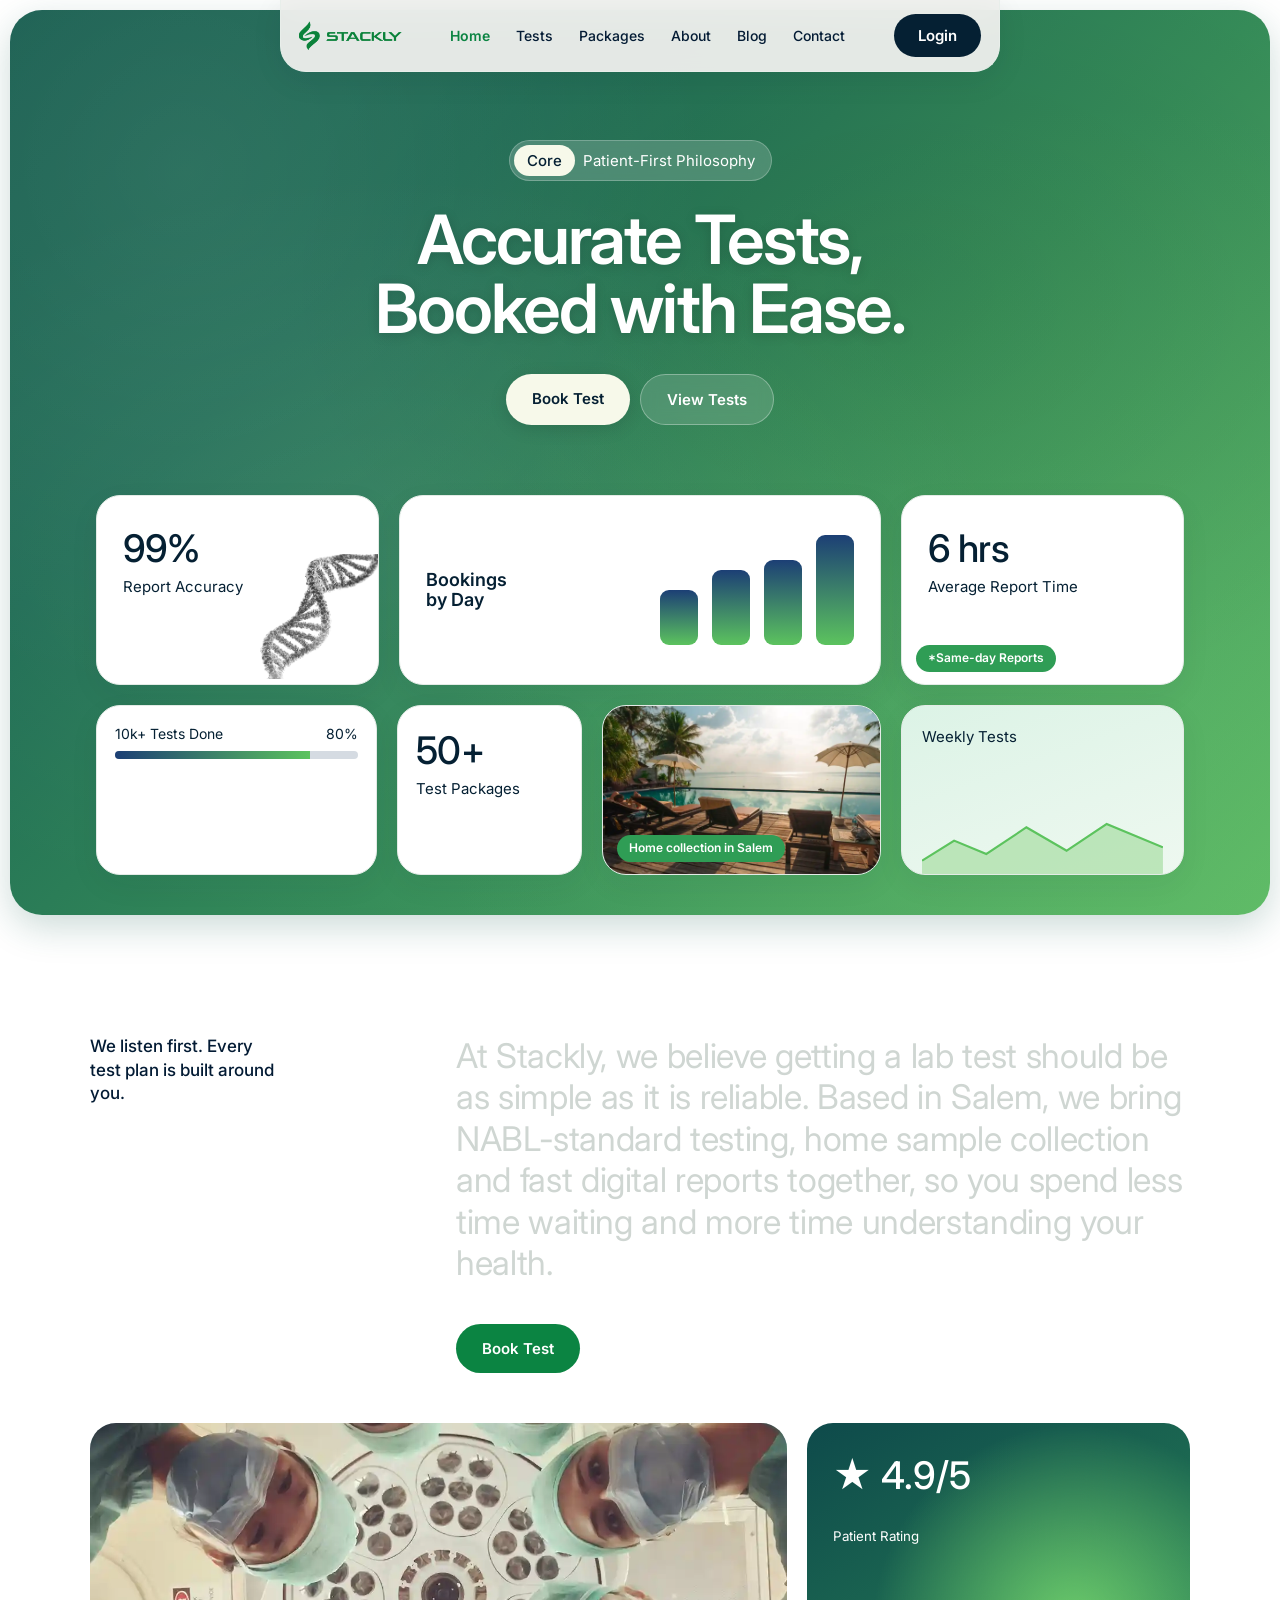
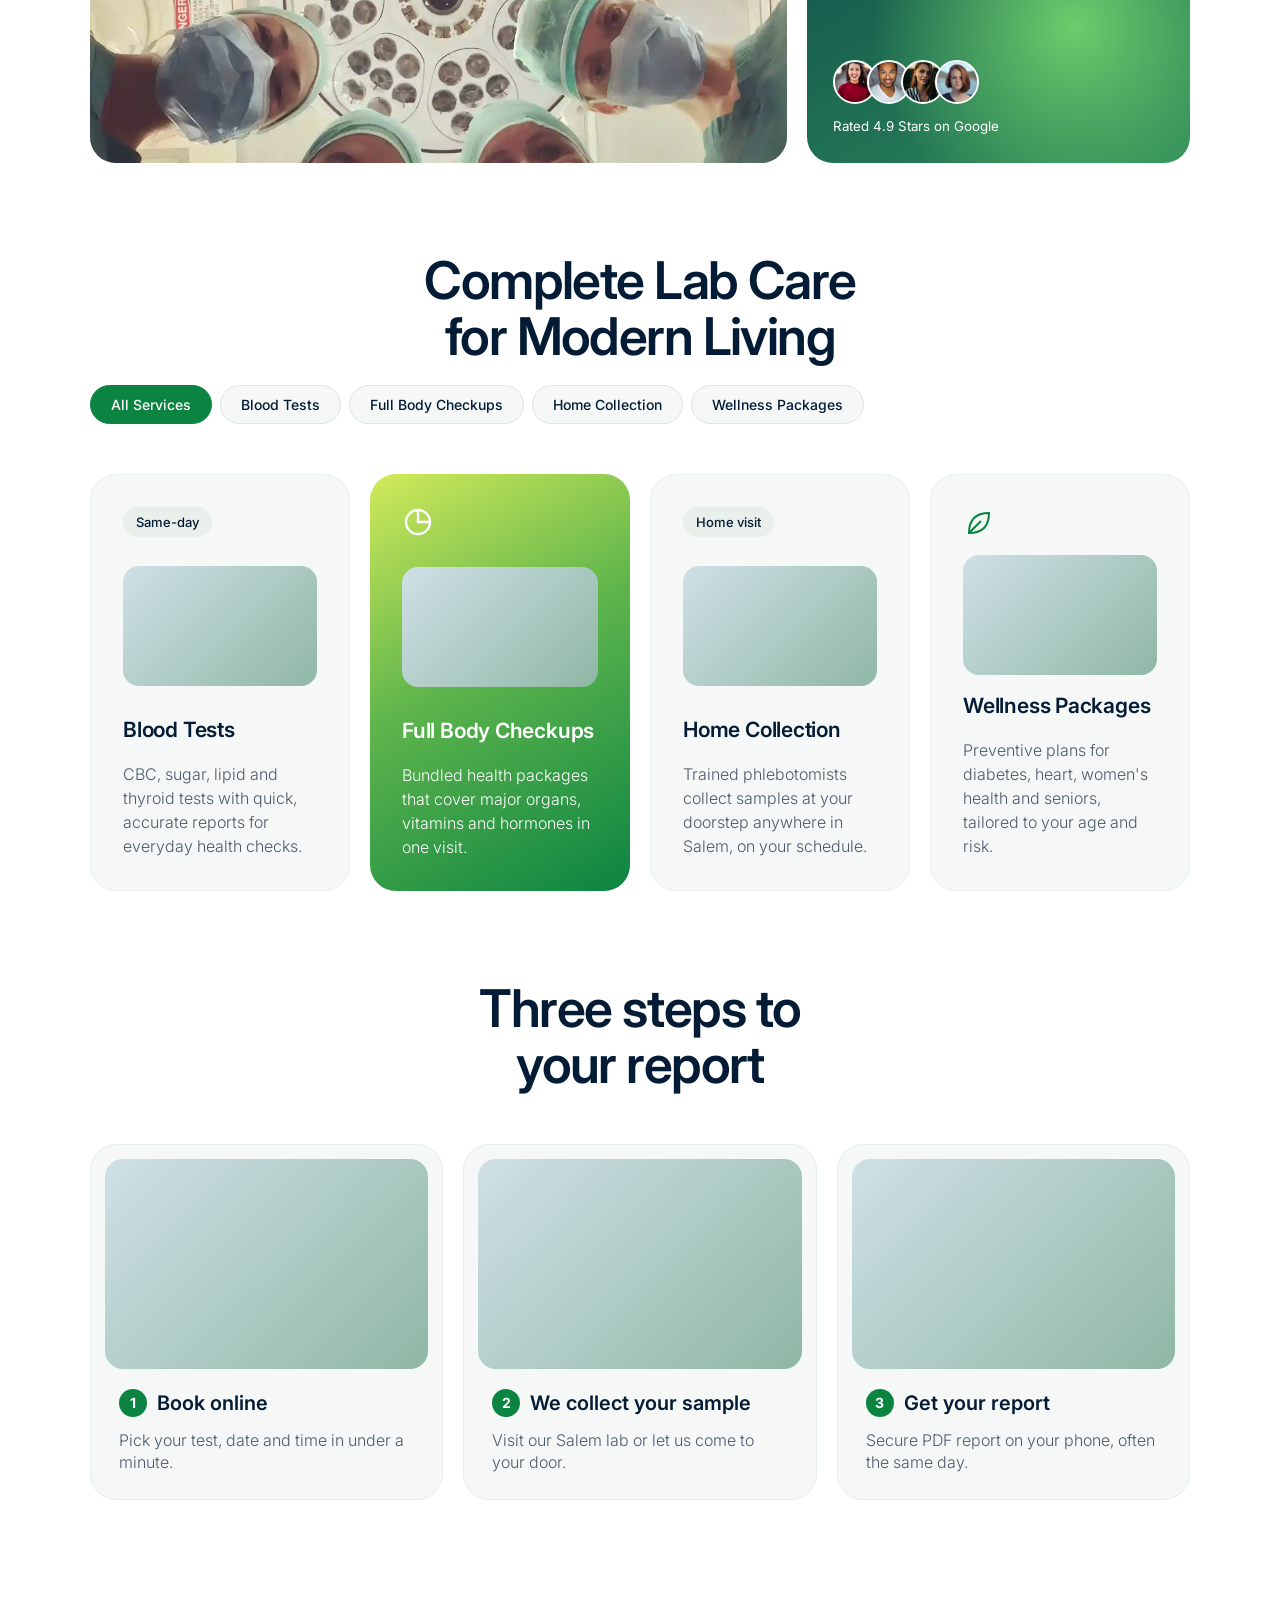
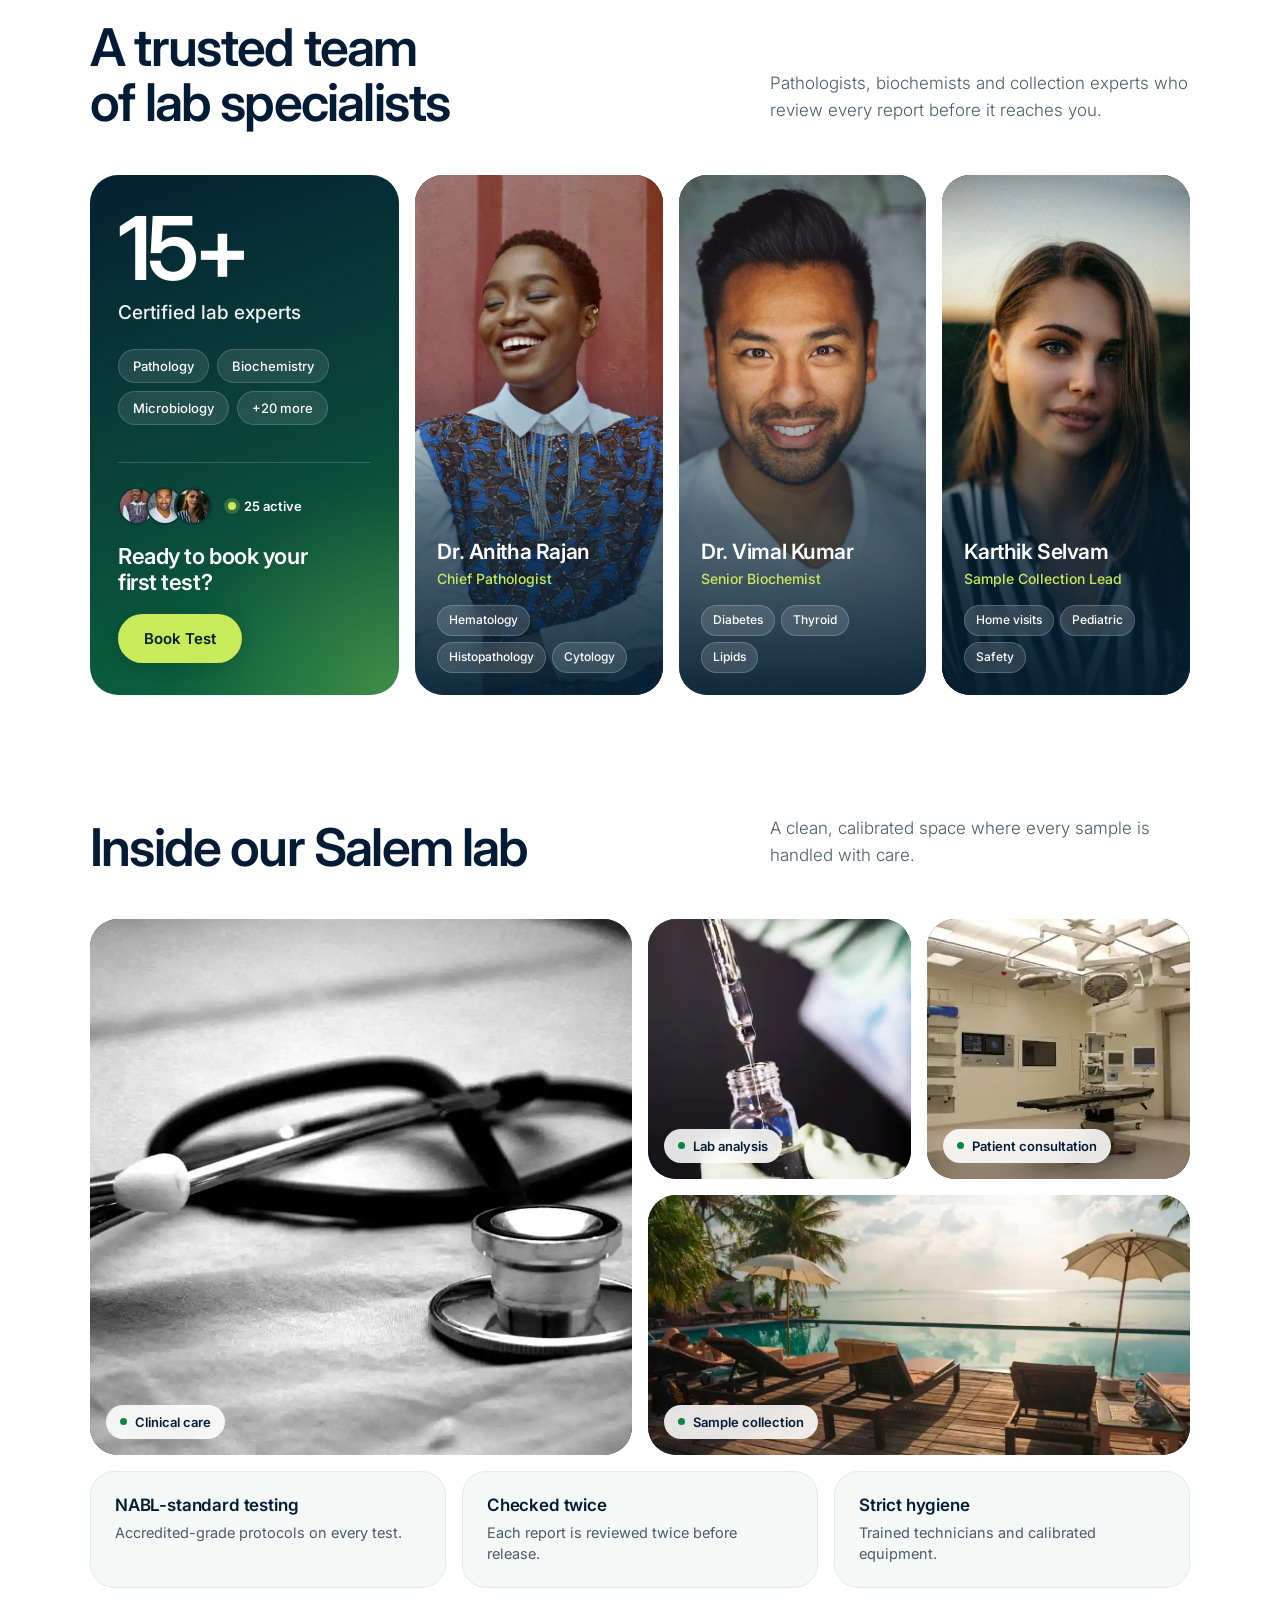
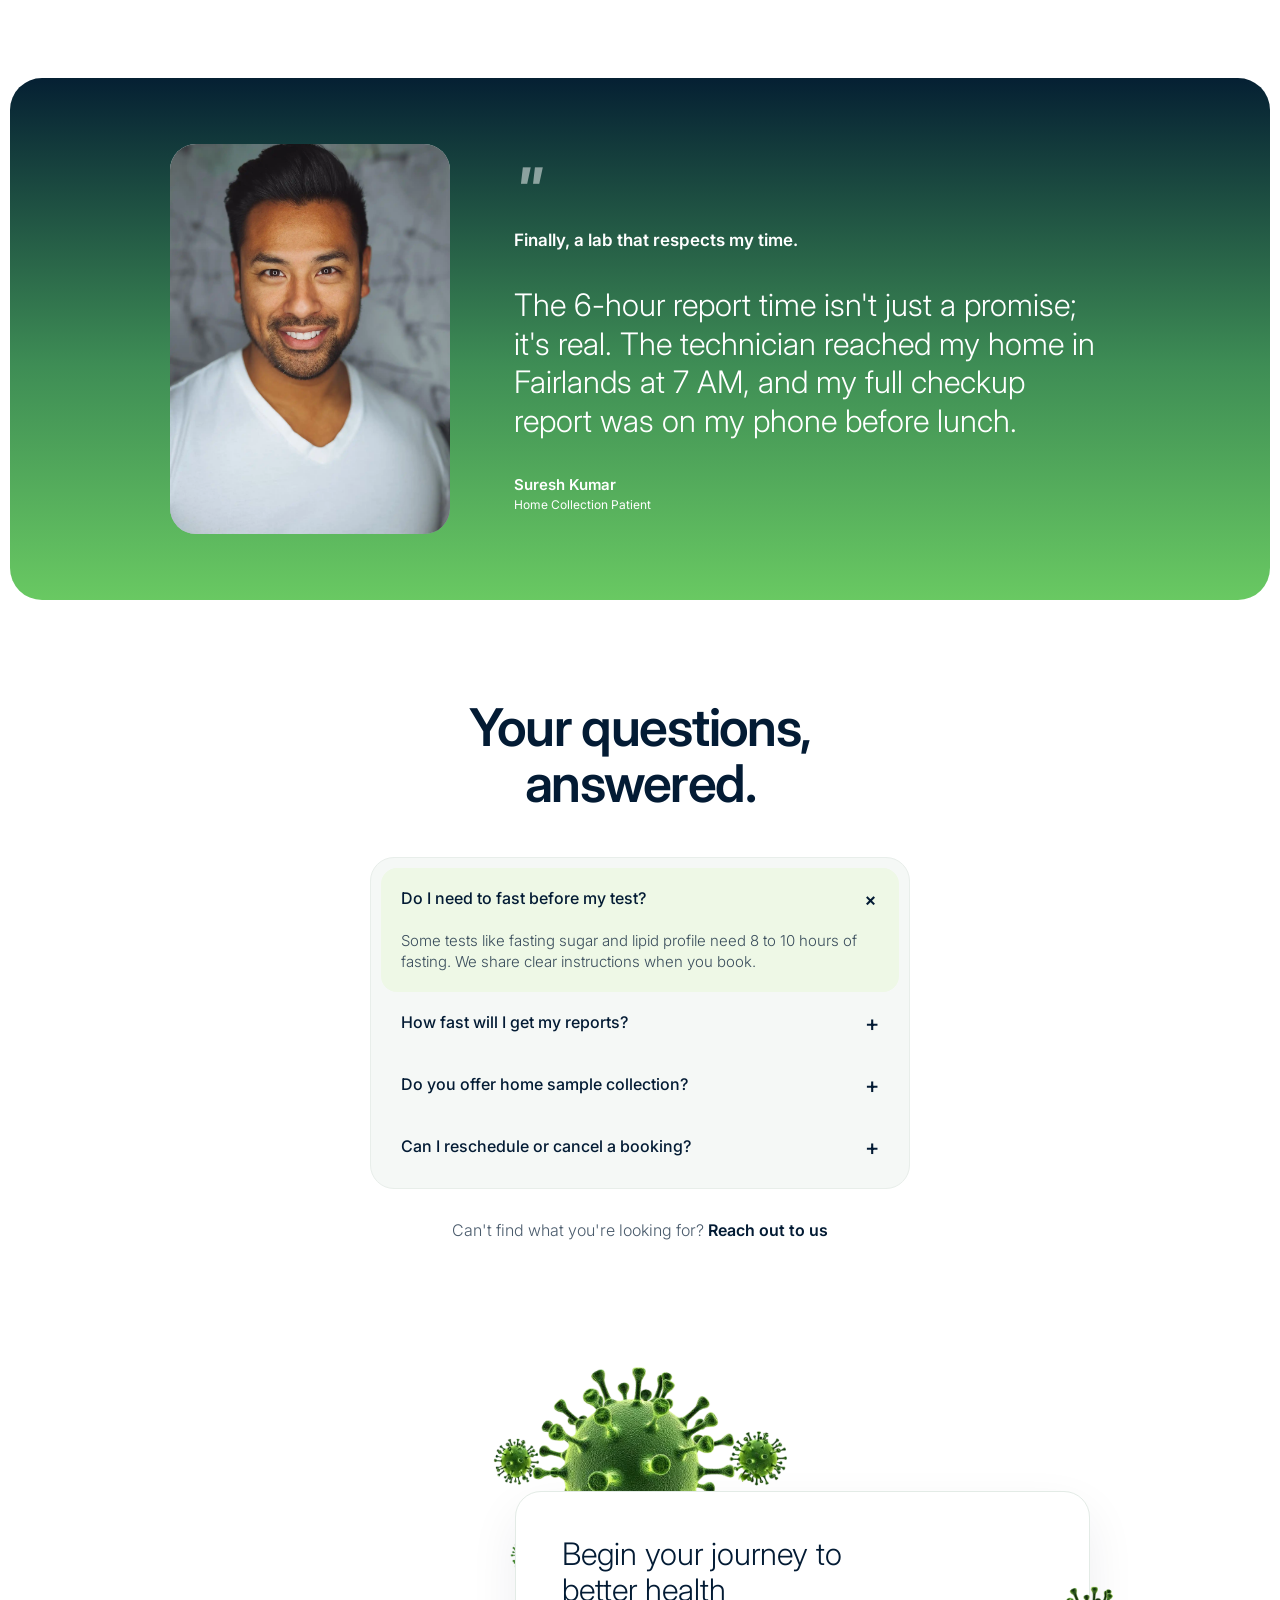
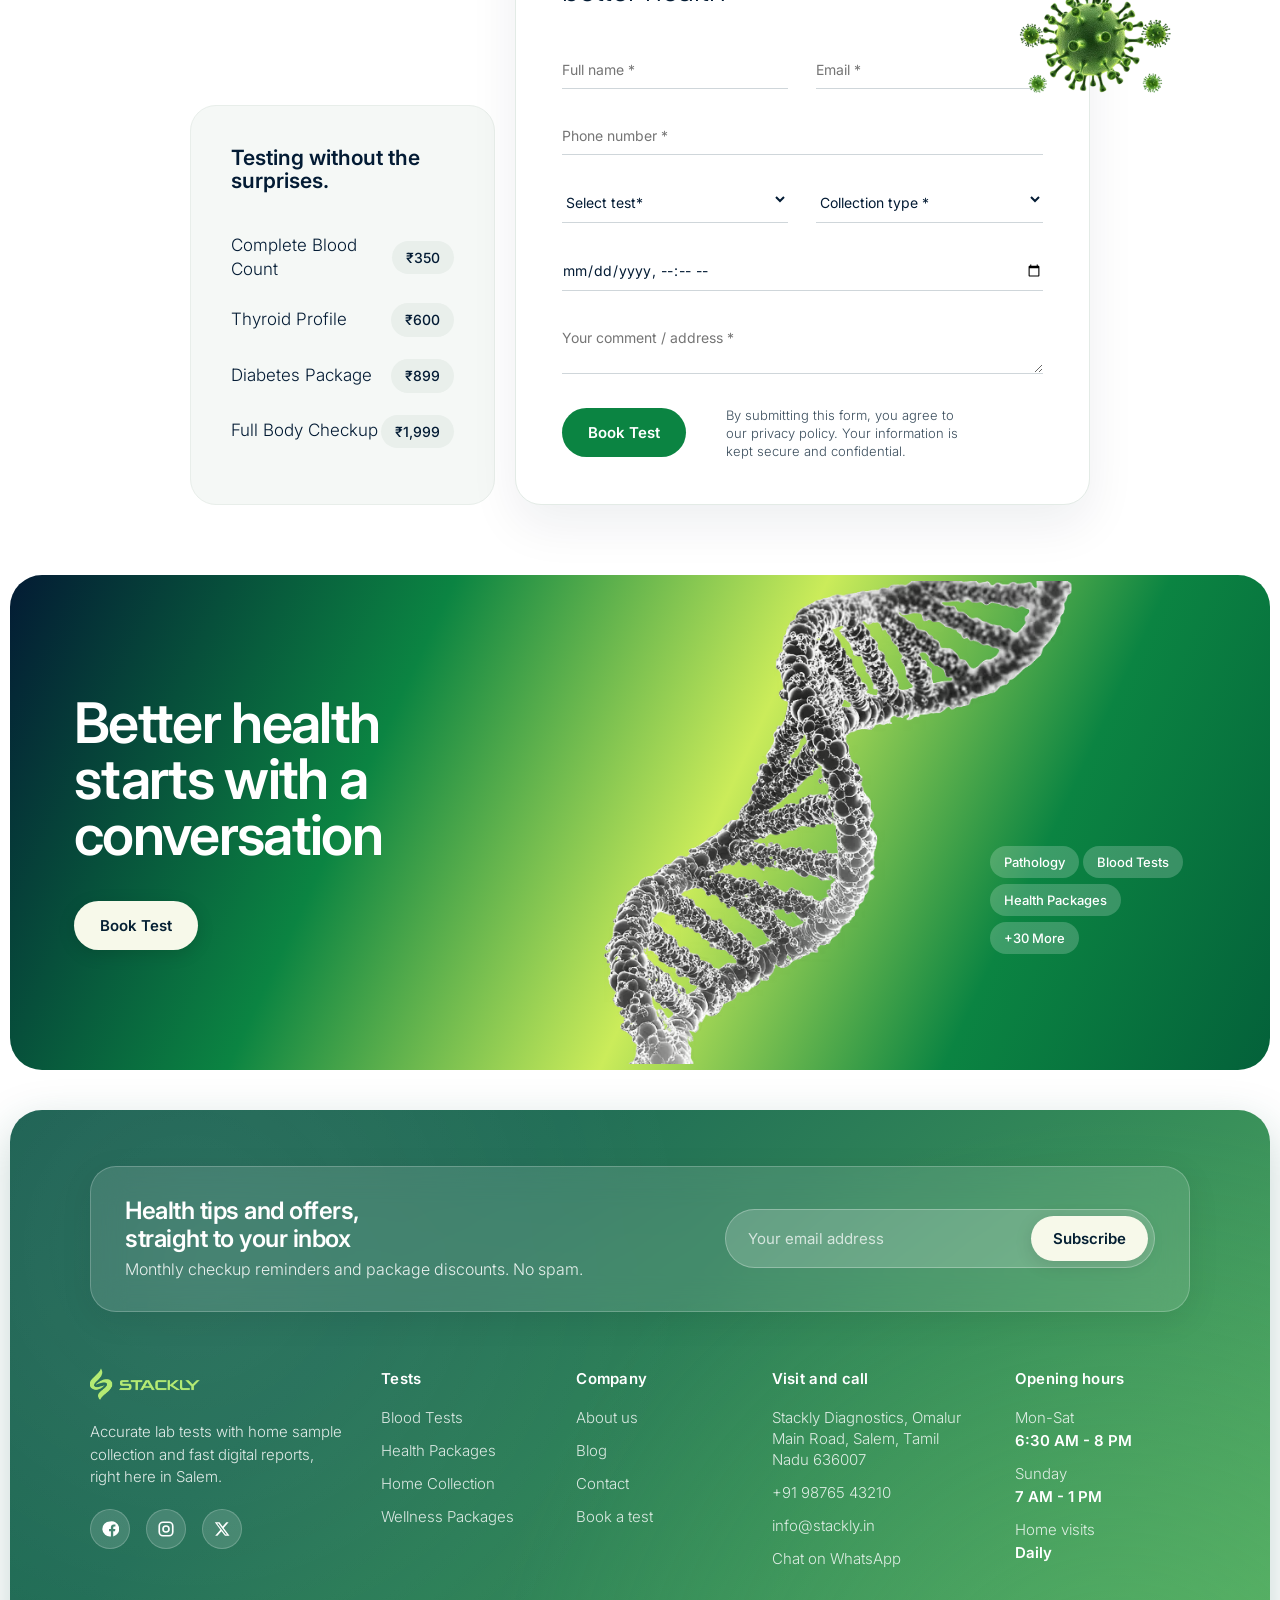
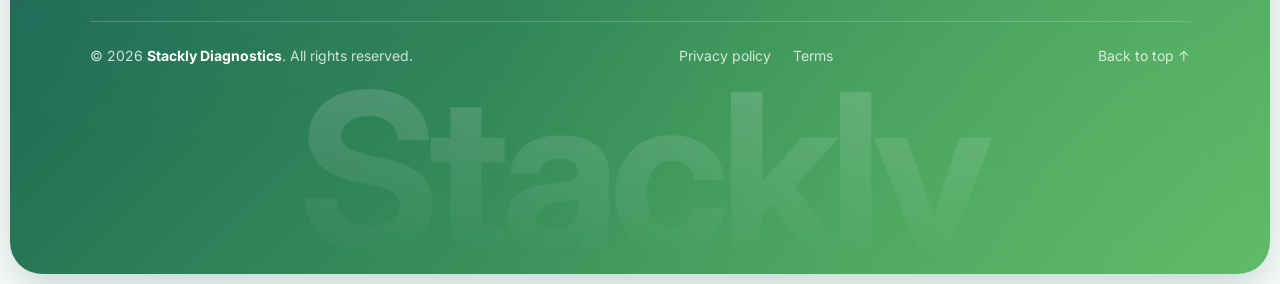
==== commit 46459517: "Add files via upload" ====
--- a/index.html
+++ b/index.html
@@ -1,229 +1,229 @@
-<!DOCTYPE html>
-<html lang="en" data-theme="light">
-<head>
-<meta charset="UTF-8">
-<meta name="viewport" content="width=device-width, initial-scale=1, viewport-fit=cover">
-<title>Stackly | Medical Lab Test Booking, Salem</title>
-<link rel="preconnect" href="https://fonts.googleapis.com">
-<link rel="preconnect" href="https://fonts.gstatic.com" crossorigin>
-<link href="https://fonts.googleapis.com/css2?family=Inter:wght@300;400;500;600;700&display=swap" rel="stylesheet">
-<link rel="stylesheet" href="styles.css">
-</head>
-<body>
-
-<nav>
- <a href="index.html" class="logo" aria-label="Stackly home"><img src="images/stackly logo.webp" alt="Stackly" class="stackly-logo-img"></a>
- <ul><li><a href="index.html" style="color:var(--green);font-weight:600">Home</a></li><li><a href="tests.html">Tests</a></li><li><a href="packages.html">Packages</a></li><li><a href="about.html">About</a></li><li><a href="blog.html">Blog</a></li><li><a href="contact.html">Contact</a></li></ul>
- <a href="login.html" class="btn dark" style="padding:12px 24px">Login</a>
- <button class="burger" aria-label="Menu" aria-expanded="false"><span></span></button>
-</nav>
-
-<header class="hero">
- <div class="wrap in">
-  <span class="badge"><b>Core</b>Patient-First Philosophy</span>
-  <h1>Accurate Tests,<br>Booked with Ease.</h1>
-  <div class="cta"><a href="404.html" class="btn cream">Book Test</a><a href="#services" class="btn ghost">View Tests</a></div>
-  <div class="stats">
-   <div class="sc a">
-    <div class="n">99%</div><small>Report Accuracy</small>
-    <div class="dna"></div>
-   </div>
-   <div class="sc wide"><strong>Bookings<br>by Day</strong><div class="bars"><i style="height:55px"></i><i style="height:75px"></i><i style="height:85px"></i><i style="height:110px"></i></div></div>
-   <div class="sc"><div class="n">6 hrs</div><small>Average Report Time</small><span class="pill">*Same-day Reports</span></div>
-   <div class="mini">
-    <div class="sc"><div class="bar-row" style="margin-top:0"><span>10k+ Tests Done</span><span>80%</span></div><div class="track"><i></i></div></div>
-    <div class="sc"><div class="n">50+</div><small>Test Packages</small></div>
-    <div class="sc pb"><img class="" src="images/photo-1582719508461-905c673771fd.webp" sizes="(max-width:700px) 100vw, 50vw" alt="Laboratory blood sample tube" loading="lazy" decoding="async" onerror="this.style.display='none'"><span class="pill">Home collection in Salem</span></div>
-    <div class="sc ch"><small>Weekly Tests</small><svg viewBox="0 0 300 90" preserveAspectRatio="none"><path d="M0 70L40 40 80 60 130 20 180 55 230 15 300 50V90H0z" fill="#a9dfa4" opacity=".7"/><path d="M0 70L40 40 80 60 130 20 180 55 230 15 300 50" fill="none" stroke="#5cc35e" stroke-width="3"/></svg></div>
-   </div>
-  </div>
- </div>
-</header>
-
-<main class="wrap">
- <section class="about" id="about">
-  <p class="side">We listen first. Every test plan is built around you.</p>
-  <div>
-   <p class="reveal" id="rv">At Stackly, we believe getting a lab test should be as simple as it is reliable. Based in Salem, we bring NABL-standard testing, home sample collection and fast digital reports together, so you spend less time waiting and more time understanding your health.</p>
-   <a href="404.html" class="btn green">Book Test</a>
-  </div>
- </section>
-
- <div class="duo">
-  <div class="photo pb"><img class="" src="images/photo-1579684385127-1ef15d508118.webp" sizes="(max-width:700px) 100vw, 50vw" alt="Doctor reviewing laboratory diagnostic reports" loading="lazy" decoding="async" onerror="this.style.display='none'"></div>
-  <div class="rate"><div class="n">★ 4.9/5</div><small style="margin-top:-90px">Patient Rating</small><div><div class="avs"><span class="av"><img class="" src="images/photo-1494790108377-be9c29b29330.webp" alt="" loading="lazy" onerror="this.style.display='none'"></span><span class="av"><img class="" src="images/p2.webp" alt="" loading="lazy" onerror="this.style.display='none'"></span><span class="av"><img class="" src="images/p3.webp" alt="" loading="lazy" onerror="this.style.display='none'"></span><span class="av"><img class="" src="images/photo-1438761681033-6461ffad8d80.webp" alt="" loading="lazy" onerror="this.style.display='none'"></span></div><small>Rated 4.9 Stars on Google</small></div></div>
- </div>
-
- <section class="services" id="services">
-  <h2 class="big">Complete Lab Care<br>for Modern Living</h2>
-  <div class="filter-tabs" role="tablist" aria-label="Services filter">
-   <a href="#" class="ft active" data-svc="all">All Services</a>
-   <a href="#" class="ft" data-svc="blood">Blood Tests</a>
-   <a href="#" class="ft" data-svc="checkup">Full Body Checkups</a>
-   <a href="#" class="ft" data-svc="home">Home Collection</a>
-   <a href="#" class="ft" data-svc="wellness">Wellness Packages</a>
-  </div>
-  <div class="sgrid">
-   <div class="svc" data-cat="blood"><span class="tag">Same-day</span><div class="pb sv"><img class="" src="images/photo-1582719471384-894fbb16e074.webp" sizes="(max-width:700px) 100vw, 50vw" alt="Blood test sample tubes rack" loading="lazy" decoding="async" onerror="this.style.display='none'"></div><div><h3>Blood Tests</h3><p>CBC, sugar, lipid and thyroid tests with quick, accurate reports for everyday health checks.</p></div></div>
-   <div class="svc hl" data-cat="checkup"><svg class="ic" viewBox="0 0 32 32" fill="none" stroke="currentColor" stroke-width="2.4"><circle cx="16" cy="16" r="12"/><path d="M16 4v12h12"/></svg><div class="pb sv"><img class="" src="images/photo-1631217868264-e5b90bb7e133.webp" sizes="(max-width:700px) 100vw, 50vw" alt="Doctor consultation for full body checkup" loading="lazy" decoding="async" onerror="this.style.display='none'"></div><div><h3>Full Body Checkups</h3><p>Bundled health packages that cover major organs, vitamins and hormones in one visit.</p></div></div>
-   <div class="svc" data-cat="home"><span class="tag">Home visit</span><div class="pb sv"><img class="" src="images/Home Collection.webp" sizes="(max-width:700px) 100vw, 50vw" alt="Nurse visiting patient for home sample collection" loading="lazy" decoding="async" onerror="this.style.display='none'"></div><div><h3>Home Collection</h3><p>Trained phlebotomists collect samples at your doorstep anywhere in Salem, on your schedule.</p></div></div>
-   <div class="svc" data-cat="wellness"><svg class="ic" viewBox="0 0 32 32" fill="none" stroke="currentColor" stroke-width="2"><path d="M6 26C6 12 14 6 26 6c0 12-6 20-20 20zM6 26L18 14"/></svg><div class="pb sv"><img class="" src="images/photo-1505751172876-fa1923c5c528.webp" sizes="(max-width:700px) 100vw, 50vw" alt="Preventive health diagnostics and wellness" loading="lazy" decoding="async" onerror="this.style.display='none'"></div><div><h3>Wellness Packages</h3><p>Preventive plans for diabetes, heart, women's health and seniors, tailored to your age and risk.</p></div></div>
-  </div>
- </section>
-
- <section class="steps" id="how"><h2 class="big">Three steps to<br>your report</h2><div class="stg"><div class="st"><div class="pb"><img class="" src="images/photo-1584432810601-6c7f27d2362b.webp" sizes="(max-width:700px) 100vw, 50vw" alt="Booking test online on phone" loading="lazy" decoding="async" onerror="this.style.display='none'"></div><h3><b>1</b>Book online</h3><p>Pick your test, date and time in under a minute.</p></div><div class="st"><div class="pb"><img class="" src="images/photo-1588776814546-1ffcf47267a5.webp" sizes="(max-width:700px) 100vw, 50vw" alt="Phlebotomist collecting sample" loading="lazy" decoding="async" onerror="this.style.display='none'"></div><h3><b>2</b>We collect your sample</h3><p>Visit our Salem lab or let us come to your door.</p></div><div class="st"><div class="pb"><img class="" src="images/photo-1576091160399-112ba8d25d1d.webp" sizes="(max-width:700px) 100vw, 50vw" alt="Reviewing electronic lab report" loading="lazy" decoding="async" onerror="this.style.display='none'"></div><h3><b>3</b>Get your report</h3><p>Secure PDF report on your phone, often the same day.</p></div></div></section>
-
- <section class="tm" id="team">
-  <header class="sec-h"><h2>A trusted team of lab specialists</h2><p>Pathologists, biochemists and collection experts who review every report before it reaches you.</p></header>
-  <div class="tm-grid">
-   <aside class="tm-stat">
-    <div><div class="tm-n">15+</div><p class="tm-l">Certified lab experts</p>
-     <ul class="tm-d"><li>Pathology</li><li>Biochemistry</li><li>Microbiology</li><li>+20 more</li></ul></div>
-    <div class="tm-cta"><div class="tm-row"><span class="tm-avs"><span class="tm-av"><img src="images/p1.webp" alt="Doctor" loading="lazy"></span><span class="tm-av"><img src="images/p2.webp" alt="Biochemist" loading="lazy"></span><span class="tm-av"><img src="images/p3.webp" alt="Technician" loading="lazy"></span></span><span class="tm-live">25 active</span></div>
-     <h3>Ready to book your first test?</h3><a href="404.html" class="btn cream">Book Test</a></div>
-   </aside>
-   <article class="tm-c"><img src="images/p1.webp" sizes="(max-width:640px) 100vw, (max-width:1000px) 33vw, 25vw" alt="Dr. Anitha Rajan - Chief Pathologist" loading="lazy" decoding="async" onerror="this.style.display='none'"><div class="tm-i"><h3>Dr. Anitha Rajan</h3><p>Chief Pathologist</p><ul class="tm-t"><li>Hematology</li><li>Histopathology</li><li>Cytology</li></ul></div></article>
-   <article class="tm-c"><img src="images/p2.webp" sizes="(max-width:640px) 100vw, (max-width:1000px) 33vw, 25vw" alt="Dr. Vimal Kumar - Senior Biochemist" loading="lazy" decoding="async" onerror="this.style.display='none'"><div class="tm-i"><h3>Dr. Vimal Kumar</h3><p>Senior Biochemist</p><ul class="tm-t"><li>Diabetes</li><li>Thyroid</li><li>Lipids</li></ul></div></article>
-   <article class="tm-c"><img src="images/p3.webp" sizes="(max-width:640px) 100vw, (max-width:1000px) 33vw, 25vw" alt="Karthik Selvam - Sample Collection Lead" loading="lazy" decoding="async" onerror="this.style.display='none'"><div class="tm-i"><h3>Karthik Selvam</h3><p>Sample Collection Lead</p><ul class="tm-t"><li>Home visits</li><li>Pediatric</li><li>Safety</li></ul></div></article>
-  </div>
- </section>
-<section class="lb" id="gallery">
- <header class="sec-h"><h2>Inside our Salem lab</h2><p>A clean, calibrated space where every sample is handled with care.</p></header>
- <div class="lb-grid">
-  <figure class="lb-a"><img src="images/Wellness Packages.webp" sizes="(max-width:640px) 100vw, (max-width:1000px) 33vw, 25vw" alt="Clinical diagnostics lab Salem" loading="lazy" decoding="async" onerror="this.style.display='none'"><figcaption>Clinical care</figcaption></figure>
-  <figure class="lb-b"><img src="images/photo-1579165466741-7f35e4755660.webp" sizes="(max-width:640px) 100vw, (max-width:1000px) 33vw, 25vw" alt="Laboratory testing equipment" loading="lazy" decoding="async" onerror="this.style.display='none'"><figcaption>Lab analysis</figcaption></figure>
-  <figure class="lb-c"><img src="images/Patient consultation.webp" sizes="(max-width:640px) 100vw, (max-width:1000px) 33vw, 25vw" alt="Patient consultation room" loading="lazy" decoding="async" onerror="this.style.display='none'"><figcaption>Patient consultation</figcaption></figure>
-  <figure class="lb-d"><img src="images/photo-1582719508461-905c673771fd.webp" sizes="(max-width:640px) 100vw, (max-width:1000px) 33vw, 25vw" alt="Sample collection centrifuge" loading="lazy" decoding="async" onerror="this.style.display='none'"><figcaption>Sample collection</figcaption></figure>
- </div>
- <ul class="lb-facts">
-  <li><b>NABL-standard testing</b><span>Accredited-grade protocols on every test.</span></li>
-  <li><b>Checked twice</b><span>Each report is reviewed twice before release.</span></li>
-  <li><b>Strict hygiene</b><span>Trained technicians and calibrated equipment.</span></li>
- </ul>
-</section>
-</main>
-
-<section class="testi">
- <div class="tin">
-  <div class="tp pb"><img class="" src="images/p2.webp" sizes="(max-width:700px) 100vw, 50vw" alt="Suresh Kumar - Patient portrait" loading="lazy" decoding="async" onerror="this.style.display='none'"></div>
-  <div>
-   <div class="q">"</div>
-   <h3>Finally, a lab that respects my time.</h3>
-   <blockquote>The 6-hour report time isn't just a promise; it's real. The technician reached my home in Fairlands at 7 AM, and my full checkup report was on my phone before lunch.</blockquote>
-   <div class="by">Suresh Kumar<small>Home Collection Patient</small></div>
-  </div>
- </div>
-</section>
-
-<section class="faq wrap" id="faq">
- <h2 class="big">Your questions,<br>answered.</h2>
- <div class="fq">
-  <div class="fi open"><button>Do I need to fast before my test?</button><p>Some tests like fasting sugar and lipid profile need 8 to 10 hours of fasting. We share clear instructions when you book.</p></div>
-  <div class="fi"><button>How fast will I get my reports?</button><p>Most routine reports are ready the same day and sent to your phone and email as a secure PDF.</p></div>
-  <div class="fi"><button>Do you offer home sample collection?</button><p>Yes. Our trained team visits your home anywhere in Salem at the time slot you choose.</p></div>
-  <div class="fi"><button>Can I reschedule or cancel a booking?</button><p>You can change or cancel free of charge up to 2 hours before your slot.</p></div>
- </div>
- <p class="more">Can't find what you're looking for? <b><a href="#contact">Reach out to us</a></b></p>
-</section>
-
-<section class="book wrap" id="book">
- <div class="bgrid">
-          <div class="vbig"></div><div class="vsm"></div>
-  <div class="price">
-   <h3>Testing without the surprises.</h3>
-   <div class="pr">Complete Blood Count<b>₹350</b></div>
-   <div class="pr">Thyroid Profile<b>₹600</b></div>
-   <div class="pr">Diabetes Package<b>₹899</b></div>
-   <div class="pr">Full Body Checkup<b>₹1,999</b></div>
-  </div>
-  <form class="form contact-form" id="bf">
-   <h3>Begin your journey to<br>better health</h3>
-   <div class="row"><div class="fld"><input id="contactName" required placeholder="Full name *" aria-label="Full name"></div><div class="fld"><input type="email" id="contactEmail" required placeholder="Email *" aria-label="Email"></div></div>
-   <div class="fld"><input type="tel" id="contactPhone" required placeholder="Phone number *" aria-label="Phone number"></div>
-   <div class="row">
-    <div class="fld"><select required aria-label="Select test"><option value="">Select test*</option><option>Complete Blood Count</option><option>Thyroid Profile</option><option>Diabetes Package</option><option>Full Body Checkup</option></select></div>
-    <div class="fld"><select required aria-label="Collection type"><option value="">Collection type *</option><option>Home collection</option><option>Visit Stackly lab</option></select></div>
-   </div>
-   <div class="fld"><input type="datetime-local" required aria-label="Date and time"></div>
-   <div class="fld"><textarea id="contactMessage" placeholder="Your comment / address *" required aria-label="Comment"></textarea></div>
-   <div class="fb"><button class="btn green" type="submit">Book Test</button><p>By submitting this form, you agree to our privacy policy. Your information is kept secure and confidential.</p></div>
-   <p class="ok" id="ok" role="status">Thank you! Your booking request is received. We will call you shortly to confirm.</p>
-  </form>
- </div>
-</section>
-
-<section class="banner">
- <h2>Better health starts with a conversation</h2>
- <a href="404.html" class="btn cream">Book Test</a>
- <div class="helixbg"></div>
- <div class="chips"><span class="chip">Pathology</span><span class="chip">Blood Tests</span><span class="chip">Health Packages</span><span class="chip">+30 More</span></div>
-</section>
-
-<footer class="sf" id="contact"><div class="sf-in">
-<div class="sf-news"><div><h3>Health tips and offers,<br>straight to your inbox</h3><p>Monthly checkup reminders and package discounts. No spam.</p></div>
-<form class="sf-form newsletter-form-inline">
-  <div class="sf-row"><input type="email" required placeholder="Your email address" aria-label="Email address"><button class="btn cream" type="submit" style="padding:13px 22px">Subscribe</button></div>
-  <small hidden role="status">Thanks for subscribing!</small>
-</form></div>
-<div class="sf-grid">
-<div class="sf-brand"><a href="index.html" class="logo" aria-label="Stackly home"><img src="images/stackly logo.webp" alt="Stackly" class="stackly-logo-img"></a><p>Accurate lab tests with home sample collection and fast digital reports, right here in Salem.</p><div class="soc" aria-label="Social links">
-   <a href="404.html" aria-label="Facebook"><svg viewBox="0 0 24 24" fill="currentColor"><path d="M12 2a10 10 0 1 0 1.2 19.9v-7H10.7V12h2.5V9.8c0-2.5 1.5-3.9 3.8-3.9 1.1 0 2.2.2 2.2.2v2.5h-1.3c-1.2 0-1.6.8-1.6 1.6V12h2.8l-.4 2.9h-2.4v7A10 10 0 0 0 12 2z"/></svg></a>
-   <a href="404.html" aria-label="Instagram"><svg viewBox="0 0 24 24" fill="none" stroke="currentColor" stroke-width="2.2"><rect x="3" y="3" width="18" height="18" rx="5"/><circle cx="12" cy="12" r="4"/></svg></a>
-   <a href="404.html" aria-label="X"><svg viewBox="0 0 24 24" fill="currentColor"><path d="M17.8 3h3l-6.6 7.5L22 21h-6l-4.7-6.1L5.9 21h-3l7-8L2.4 3h6.2l4.2 5.6zm-1 16.2h1.7L7.3 4.7H5.5z"/></svg></a>
-  </div></div>
-<div><h4>Tests</h4><ul><li><a href="404.html">Blood Tests</a></li><li><a href="404.html">Health Packages</a></li><li><a href="404.html">Home Collection</a></li><li><a href="404.html">Wellness Packages</a></li></ul></div>
-<div><h4>Company</h4><ul><li><a href="404.html">About us</a></li><li><a href="404.html">Blog</a></li><li><a href="404.html">Contact</a></li><li><a href="404.html">Book a test</a></li></ul></div>
-<div><h4>Visit and call</h4><ul><li>Stackly Diagnostics, Omalur Main Road, Salem, Tamil Nadu 636007</li><li><a href="404.html">+91 98765 43210</a></li><li><a href="404.html">info@stackly.in</a></li><li><a href="404.html">Chat on WhatsApp</a></li></ul></div>
-<div class="sf-hrs"><h4>Opening hours</h4><ul><li>Mon-Sat <b>6:30 AM - 8 PM</b></li><li>Sunday <b>7 AM - 1 PM</b></li><li>Home visits <b>Daily</b></li></ul></div>
-</div>
-<div class="sf-bot"><span>&copy; 2026 <b>Stackly Diagnostics</b>. All rights reserved.</span><span class="sf-l"><a href="404.html">Privacy policy</a><a href="404.html">Terms</a></span><a href="404.html">Back to top &uarr;</a></div>
-<div class="sf-word" aria-hidden="true">Stackly</div>
-</div></footer>
-
-<script>
-// word-by-word text reveal on scroll
-(function(){
- var el=document.getElementById('rv');
- if (el) {
-  el.innerHTML=el.textContent.split(' ').map(function(w){return '<span>'+w+'</span>'}).join(' ');
-  var sp=el.querySelectorAll('span');
-  function upd(){
-   var r=el.getBoundingClientRect(),h=window.innerHeight;
-   var p=Math.min(1,Math.max(0,(h*0.85-r.top)/(r.height+h*0.35)));
-   var n=Math.round(p*sp.length);
-   sp.forEach(function(s,i){s.classList.toggle('on',i<n)});
-  }
-  window.addEventListener('scroll',upd,{passive:true});window.addEventListener('resize',upd);upd();
- }
-})();
-// FAQ accordion
-document.querySelectorAll('.fi button').forEach(function(b){
- b.addEventListener('click',function(){
-  var it=b.parentElement,was=it.classList.contains('open');
-  document.querySelectorAll('.fi').forEach(function(x){x.classList.remove('open')});
-  if(!was)it.classList.add('open');
- });
-});
-document.querySelector(".burger").addEventListener("click",function(){var n=document.querySelector("nav"),o=n.classList.toggle("open");this.setAttribute("aria-expanded",o)});
-document.querySelectorAll("nav ul a").forEach(function(a){a.addEventListener("click",function(){document.querySelector("nav").classList.remove("open")})});
-
-// Services filter tabs
-document.querySelectorAll('.services .ft').forEach(function(btn){
- btn.addEventListener('click', function(e){
-  e.preventDefault();
-  document.querySelectorAll('.services .ft').forEach(function(b){ b.classList.remove('active'); });
-  btn.classList.add('active');
-  var cat = btn.getAttribute('data-svc');
-  document.querySelectorAll('.services .svc').forEach(function(card){
-   if(cat === 'all' || card.getAttribute('data-cat') === cat){
-    card.style.display = '';
-   } else {
-    card.style.display = 'none';
-   }
-  });
- });
-});
-</script>
-<script src="validation.js"></script>
-</body>
+﻿<!DOCTYPE html>
+<html lang="en" data-theme="light">
+<head>
+<meta charset="UTF-8">
+<meta name="viewport" content="width=device-width, initial-scale=1, viewport-fit=cover">
+<title>Stackly | Medical Lab Test Booking, Salem</title>
+<link rel="preconnect" href="https://fonts.googleapis.com">
+<link rel="preconnect" href="https://fonts.gstatic.com" crossorigin>
+<link href="https://fonts.googleapis.com/css2?family=Inter:wght@300;400;500;600;700&display=swap" rel="stylesheet">
+<link rel="stylesheet" href="styles.css">
+</head>
+<body>
+
+<nav>
+ <a href="index.html" class="logo" aria-label="Stackly home"><img src="images/stackly logo.webp" alt="Stackly" class="stackly-logo-img"></a>
+ <ul><li><a href="index.html" style="color:var(--green);font-weight:600">Home</a></li><li><a href="tests.html">Tests</a></li><li><a href="packages.html">Packages</a></li><li><a href="about.html">About</a></li><li><a href="blog.html">Blog</a></li><li><a href="contact.html">Contact</a></li></ul>
+ <a href="login.html" class="btn dark" style="padding:12px 24px">Login</a>
+ <button class="burger" aria-label="Menu" aria-expanded="false"><span></span></button>
+</nav>
+
+<header class="hero">
+ <div class="wrap in">
+  <span class="badge"><b>Core</b>Patient-First Philosophy</span>
+  <h1>Accurate Tests,<br>Booked with Ease.</h1>
+  <div class="cta"><a href="404.html" class="btn cream">Book Test</a><a href="#services" class="btn ghost">View Tests</a></div>
+  <div class="stats">
+   <div class="sc a">
+    <div class="n">99%</div><small>Report Accuracy</small>
+    <div class="dna"></div>
+   </div>
+   <div class="sc wide"><strong>Bookings<br>by Day</strong><div class="bars"><i style="height:55px"></i><i style="height:75px"></i><i style="height:85px"></i><i style="height:110px"></i></div></div>
+   <div class="sc"><div class="n">6 hrs</div><small>Average Report Time</small><span class="pill">*Same-day Reports</span></div>
+   <div class="mini">
+    <div class="sc"><div class="bar-row" style="margin-top:0"><span>10k+ Tests Done</span><span>80%</span></div><div class="track"><i></i></div></div>
+    <div class="sc"><div class="n">50+</div><small>Test Packages</small></div>
+    <div class="sc pb"><img class="" src="images/photo-1582719508461-905c673771fd.webp" sizes="(max-width:700px) 100vw, 50vw" alt="Laboratory blood sample tube" loading="lazy" decoding="async" onerror="this.style.display='none'"><span class="pill">Home collection in Salem</span></div>
+    <div class="sc ch"><small>Weekly Tests</small><svg viewBox="0 0 300 90" preserveAspectRatio="none"><path d="M0 70L40 40 80 60 130 20 180 55 230 15 300 50V90H0z" fill="#a9dfa4" opacity=".7"/><path d="M0 70L40 40 80 60 130 20 180 55 230 15 300 50" fill="none" stroke="#5cc35e" stroke-width="3"/></svg></div>
+   </div>
+  </div>
+ </div>
+</header>
+
+<main class="wrap">
+ <section class="about" id="about">
+  <p class="side">We listen first. Every test plan is built around you.</p>
+  <div>
+   <p class="reveal" id="rv">At Stackly, we believe getting a lab test should be as simple as it is reliable. Based in Salem, we bring NABL-standard testing, home sample collection and fast digital reports together, so you spend less time waiting and more time understanding your health.</p>
+   <a href="404.html" class="btn green">Book Test</a>
+  </div>
+ </section>
+
+ <div class="duo">
+  <div class="photo pb"><img class="" src="images/photo-1579684385127-1ef15d508118.webp" sizes="(max-width:700px) 100vw, 50vw" alt="Doctor reviewing laboratory diagnostic reports" loading="lazy" decoding="async" onerror="this.style.display='none'"></div>
+  <div class="rate"><div class="n">★ 4.9/5</div><small style="margin-top:-90px">Patient Rating</small><div><div class="avs"><span class="av"><img class="" src="images/photo-1494790108377-be9c29b29330.webp" alt="" loading="lazy" onerror="this.style.display='none'"></span><span class="av"><img class="" src="images/p2.webp" alt="" loading="lazy" onerror="this.style.display='none'"></span><span class="av"><img class="" src="images/p3.webp" alt="" loading="lazy" onerror="this.style.display='none'"></span><span class="av"><img class="" src="images/photo-1438761681033-6461ffad8d80.webp" alt="" loading="lazy" onerror="this.style.display='none'"></span></div><small>Rated 4.9 Stars on Google</small></div></div>
+ </div>
+
+ <section class="services" id="services">
+  <h2 class="big">Complete Lab Care<br>for Modern Living</h2>
+  <div class="filter-tabs" role="tablist" aria-label="Services filter">
+   <a href="#" class="ft active" data-svc="all">All Services</a>
+   <a href="#" class="ft" data-svc="blood">Blood Tests</a>
+   <a href="#" class="ft" data-svc="checkup">Full Body Checkups</a>
+   <a href="#" class="ft" data-svc="home">Home Collection</a>
+   <a href="#" class="ft" data-svc="wellness">Wellness Packages</a>
+  </div>
+  <div class="sgrid">
+   <div class="svc" data-cat="blood"><span class="tag">Same-day</span><div class="pb sv"><img class="" src="images/photo-1582719471384-894fbb16e074.webp" sizes="(max-width:700px) 100vw, 50vw" alt="Blood test sample tubes rack" loading="lazy" decoding="async" onerror="this.style.display='none'"></div><div><h3>Blood Tests</h3><p>CBC, sugar, lipid and thyroid tests with quick, accurate reports for everyday health checks.</p></div></div>
+   <div class="svc hl" data-cat="checkup"><svg class="ic" viewBox="0 0 32 32" fill="none" stroke="currentColor" stroke-width="2.4"><circle cx="16" cy="16" r="12"/><path d="M16 4v12h12"/></svg><div class="pb sv"><img class="" src="images/photo-1631217868264-e5b90bb7e133.webp" sizes="(max-width:700px) 100vw, 50vw" alt="Doctor consultation for full body checkup" loading="lazy" decoding="async" onerror="this.style.display='none'"></div><div><h3>Full Body Checkups</h3><p>Bundled health packages that cover major organs, vitamins and hormones in one visit.</p></div></div>
+   <div class="svc" data-cat="home"><span class="tag">Home visit</span><div class="pb sv"><img class="" src="images/Home Collection.webp" sizes="(max-width:700px) 100vw, 50vw" alt="Nurse visiting patient for home sample collection" loading="lazy" decoding="async" onerror="this.style.display='none'"></div><div><h3>Home Collection</h3><p>Trained phlebotomists collect samples at your doorstep anywhere in Salem, on your schedule.</p></div></div>
+   <div class="svc" data-cat="wellness"><svg class="ic" viewBox="0 0 32 32" fill="none" stroke="currentColor" stroke-width="2"><path d="M6 26C6 12 14 6 26 6c0 12-6 20-20 20zM6 26L18 14"/></svg><div class="pb sv"><img class="" src="images/photo-1505751172876-fa1923c5c528.webp" sizes="(max-width:700px) 100vw, 50vw" alt="Preventive health diagnostics and wellness" loading="lazy" decoding="async" onerror="this.style.display='none'"></div><div><h3>Wellness Packages</h3><p>Preventive plans for diabetes, heart, women's health and seniors, tailored to your age and risk.</p></div></div>
+  </div>
+ </section>
+
+ <section class="steps" id="how"><h2 class="big">Three steps to<br>your report</h2><div class="stg"><div class="st"><div class="pb"><img class="" src="images/photo-1584432810601-6c7f27d2362b.webp" sizes="(max-width:700px) 100vw, 50vw" alt="Booking test online on phone" loading="lazy" decoding="async" onerror="this.style.display='none'"></div><h3><b>1</b>Book online</h3><p>Pick your test, date and time in under a minute.</p></div><div class="st"><div class="pb"><img class="" src="images/photo-1588776814546-1ffcf47267a5.webp" sizes="(max-width:700px) 100vw, 50vw" alt="Phlebotomist collecting sample" loading="lazy" decoding="async" onerror="this.style.display='none'"></div><h3><b>2</b>We collect your sample</h3><p>Visit our Salem lab or let us come to your door.</p></div><div class="st"><div class="pb"><img class="" src="images/photo-1576091160399-112ba8d25d1d.webp" sizes="(max-width:700px) 100vw, 50vw" alt="Reviewing electronic lab report" loading="lazy" decoding="async" onerror="this.style.display='none'"></div><h3><b>3</b>Get your report</h3><p>Secure PDF report on your phone, often the same day.</p></div></div></section>
+
+ <section class="tm" id="team">
+  <header class="sec-h"><h2>A trusted team of lab specialists</h2><p>Pathologists, biochemists and collection experts who review every report before it reaches you.</p></header>
+  <div class="tm-grid">
+   <aside class="tm-stat">
+    <div><div class="tm-n">15+</div><p class="tm-l">Certified lab experts</p>
+     <ul class="tm-d"><li>Pathology</li><li>Biochemistry</li><li>Microbiology</li><li>+20 more</li></ul></div>
+    <div class="tm-cta"><div class="tm-row"><span class="tm-avs"><span class="tm-av"><img src="images/p1.webp" alt="Doctor" loading="lazy"></span><span class="tm-av"><img src="images/p2.webp" alt="Biochemist" loading="lazy"></span><span class="tm-av"><img src="images/p3.webp" alt="Technician" loading="lazy"></span></span><span class="tm-live">25 active</span></div>
+     <h3>Ready to book your first test?</h3><a href="404.html" class="btn cream">Book Test</a></div>
+   </aside>
+   <article class="tm-c"><img src="images/p1.webp" sizes="(max-width:640px) 100vw, (max-width:1000px) 33vw, 25vw" alt="Dr. Anitha Rajan - Chief Pathologist" loading="lazy" decoding="async" onerror="this.style.display='none'"><div class="tm-i"><h3>Dr. Anitha Rajan</h3><p>Chief Pathologist</p><ul class="tm-t"><li>Hematology</li><li>Histopathology</li><li>Cytology</li></ul></div></article>
+   <article class="tm-c"><img src="images/p2.webp" sizes="(max-width:640px) 100vw, (max-width:1000px) 33vw, 25vw" alt="Dr. Vimal Kumar - Senior Biochemist" loading="lazy" decoding="async" onerror="this.style.display='none'"><div class="tm-i"><h3>Dr. Vimal Kumar</h3><p>Senior Biochemist</p><ul class="tm-t"><li>Diabetes</li><li>Thyroid</li><li>Lipids</li></ul></div></article>
+   <article class="tm-c"><img src="images/p3.webp" sizes="(max-width:640px) 100vw, (max-width:1000px) 33vw, 25vw" alt="Karthik Selvam - Sample Collection Lead" loading="lazy" decoding="async" onerror="this.style.display='none'"><div class="tm-i"><h3>Karthik Selvam</h3><p>Sample Collection Lead</p><ul class="tm-t"><li>Home visits</li><li>Pediatric</li><li>Safety</li></ul></div></article>
+  </div>
+ </section>
+<section class="lb" id="gallery">
+ <header class="sec-h"><h2>Inside our Salem lab</h2><p>A clean, calibrated space where every sample is handled with care.</p></header>
+ <div class="lb-grid">
+  <figure class="lb-a"><img src="images/Wellness Packages.webp" sizes="(max-width:640px) 100vw, (max-width:1000px) 33vw, 25vw" alt="Clinical diagnostics lab Salem" loading="lazy" decoding="async" onerror="this.style.display='none'"><figcaption>Clinical care</figcaption></figure>
+  <figure class="lb-b"><img src="images/photo-1579165466741-7f35e4755660.webp" sizes="(max-width:640px) 100vw, (max-width:1000px) 33vw, 25vw" alt="Laboratory testing equipment" loading="lazy" decoding="async" onerror="this.style.display='none'"><figcaption>Lab analysis</figcaption></figure>
+  <figure class="lb-c"><img src="images/Patient consultation.webp" sizes="(max-width:640px) 100vw, (max-width:1000px) 33vw, 25vw" alt="Patient consultation room" loading="lazy" decoding="async" onerror="this.style.display='none'"><figcaption>Patient consultation</figcaption></figure>
+  <figure class="lb-d"><img src="images/photo-1582719508461-905c673771fd.webp" sizes="(max-width:640px) 100vw, (max-width:1000px) 33vw, 25vw" alt="Sample collection centrifuge" loading="lazy" decoding="async" onerror="this.style.display='none'"><figcaption>Sample collection</figcaption></figure>
+ </div>
+ <ul class="lb-facts">
+  <li><b>NABL-standard testing</b><span>Accredited-grade protocols on every test.</span></li>
+  <li><b>Checked twice</b><span>Each report is reviewed twice before release.</span></li>
+  <li><b>Strict hygiene</b><span>Trained technicians and calibrated equipment.</span></li>
+ </ul>
+</section>
+</main>
+
+<section class="testi">
+ <div class="tin">
+  <div class="tp pb"><img class="" src="images/p2.webp" sizes="(max-width:700px) 100vw, 50vw" alt="Suresh Kumar - Patient portrait" loading="lazy" decoding="async" onerror="this.style.display='none'"></div>
+  <div>
+   <div class="q">"</div>
+   <h3>Finally, a lab that respects my time.</h3>
+   <blockquote>The 6-hour report time isn't just a promise; it's real. The technician reached my home in Fairlands at 7 AM, and my full checkup report was on my phone before lunch.</blockquote>
+   <div class="by">Suresh Kumar<small>Home Collection Patient</small></div>
+  </div>
+ </div>
+</section>
+
+<section class="faq wrap" id="faq">
+ <h2 class="big">Your questions,<br>answered.</h2>
+ <div class="fq">
+  <div class="fi open"><button>Do I need to fast before my test?</button><p>Some tests like fasting sugar and lipid profile need 8 to 10 hours of fasting. We share clear instructions when you book.</p></div>
+  <div class="fi"><button>How fast will I get my reports?</button><p>Most routine reports are ready the same day and sent to your phone and email as a secure PDF.</p></div>
+  <div class="fi"><button>Do you offer home sample collection?</button><p>Yes. Our trained team visits your home anywhere in Salem at the time slot you choose.</p></div>
+  <div class="fi"><button>Can I reschedule or cancel a booking?</button><p>You can change or cancel free of charge up to 2 hours before your slot.</p></div>
+ </div>
+ <p class="more">Can't find what you're looking for? <b><a href="#contact">Reach out to us</a></b></p>
+</section>
+
+<section class="book wrap" id="book">
+ <div class="bgrid">
+          <div class="vbig"></div><div class="vsm"></div>
+  <div class="price">
+   <h3>Testing without the surprises.</h3>
+   <div class="pr">Complete Blood Count<b>&#8377;350</b></div>
+   <div class="pr">Thyroid Profile<b>&#8377;600</b></div>
+   <div class="pr">Diabetes Package<b>&#8377;899</b></div>
+   <div class="pr">Full Body Checkup<b>&#8377;1,999</b></div>
+  </div>
+  <form class="form contact-form" id="bf">
+   <h3>Begin your journey to<br>better health</h3>
+   <div class="row"><div class="fld"><input id="contactName" required placeholder="Full name *" aria-label="Full name"></div><div class="fld"><input type="email" id="contactEmail" required placeholder="Email *" aria-label="Email"></div></div>
+   <div class="fld"><input type="tel" id="contactPhone" required placeholder="Phone number *" aria-label="Phone number"></div>
+   <div class="row">
+    <div class="fld"><select required aria-label="Select test"><option value="">Select test*</option><option>Complete Blood Count</option><option>Thyroid Profile</option><option>Diabetes Package</option><option>Full Body Checkup</option></select></div>
+    <div class="fld"><select required aria-label="Collection type"><option value="">Collection type *</option><option>Home collection</option><option>Visit Stackly lab</option></select></div>
+   </div>
+   <div class="fld"><input type="datetime-local" required aria-label="Date and time"></div>
+   <div class="fld"><textarea id="contactMessage" placeholder="Your comment / address *" required aria-label="Comment"></textarea></div>
+   <div class="fb"><button class="btn green" type="submit">Book Test</button><p>By submitting this form, you agree to our privacy policy. Your information is kept secure and confidential.</p></div>
+   <p class="ok" id="ok" role="status">Thank you! Your booking request is received. We will call you shortly to confirm.</p>
+  </form>
+ </div>
+</section>
+
+<section class="banner">
+ <h2>Better health starts with a conversation</h2>
+ <a href="404.html" class="btn cream">Book Test</a>
+ <div class="helixbg"></div>
+ <div class="chips"><span class="chip">Pathology</span><span class="chip">Blood Tests</span><span class="chip">Health Packages</span><span class="chip">+30 More</span></div>
+</section>
+
+<footer class="sf" id="contact"><div class="sf-in">
+<div class="sf-news"><div><h3>Health tips and offers,<br>straight to your inbox</h3><p>Monthly checkup reminders and package discounts. No spam.</p></div>
+<form class="sf-form newsletter-form-inline">
+  <div class="sf-row"><input type="email" required placeholder="Your email address" aria-label="Email address"><button class="btn cream" type="submit" style="padding:13px 22px">Subscribe</button></div>
+  <small hidden role="status">Thanks for subscribing!</small>
+</form></div>
+<div class="sf-grid">
+<div class="sf-brand"><a href="index.html" class="logo" aria-label="Stackly home"><img src="images/stackly logo.webp" alt="Stackly" class="stackly-logo-img"></a><p>Accurate lab tests with home sample collection and fast digital reports, right here in Salem.</p><div class="soc" aria-label="Social links">
+   <a href="404.html" aria-label="Facebook"><svg viewBox="0 0 24 24" fill="currentColor"><path d="M12 2a10 10 0 1 0 1.2 19.9v-7H10.7V12h2.5V9.8c0-2.5 1.5-3.9 3.8-3.9 1.1 0 2.2.2 2.2.2v2.5h-1.3c-1.2 0-1.6.8-1.6 1.6V12h2.8l-.4 2.9h-2.4v7A10 10 0 0 0 12 2z"/></svg></a>
+   <a href="404.html" aria-label="Instagram"><svg viewBox="0 0 24 24" fill="none" stroke="currentColor" stroke-width="2.2"><rect x="3" y="3" width="18" height="18" rx="5"/><circle cx="12" cy="12" r="4"/></svg></a>
+   <a href="404.html" aria-label="X"><svg viewBox="0 0 24 24" fill="currentColor"><path d="M17.8 3h3l-6.6 7.5L22 21h-6l-4.7-6.1L5.9 21h-3l7-8L2.4 3h6.2l4.2 5.6zm-1 16.2h1.7L7.3 4.7H5.5z"/></svg></a>
+  </div></div>
+<div><h4>Tests</h4><ul><li><a href="404.html">Blood Tests</a></li><li><a href="404.html">Health Packages</a></li><li><a href="404.html">Home Collection</a></li><li><a href="404.html">Wellness Packages</a></li></ul></div>
+<div><h4>Company</h4><ul><li><a href="404.html">About us</a></li><li><a href="404.html">Blog</a></li><li><a href="404.html">Contact</a></li><li><a href="404.html">Book a test</a></li></ul></div>
+<div><h4>Visit and call</h4><ul><li>Stackly Diagnostics, Omalur Main Road, Salem, Tamil Nadu 636007</li><li><a href="404.html">+91 98765 43210</a></li><li><a href="404.html">info@stackly.in</a></li><li><a href="404.html">Chat on WhatsApp</a></li></ul></div>
+<div class="sf-hrs"><h4>Opening hours</h4><ul><li>Mon-Sat <b>6:30 AM - 8 PM</b></li><li>Sunday <b>7 AM - 1 PM</b></li><li>Home visits <b>Daily</b></li></ul></div>
+</div>
+<div class="sf-bot"><span>&copy; 2026 <b>Stackly Diagnostics</b>. All rights reserved.</span><span class="sf-l"><a href="404.html">Privacy policy</a><a href="404.html">Terms</a></span><a href="#" onclick="window.scrollTo({top:0,behavior:'smooth'});return false">Back to top &uarr;</a></div>
+<div class="sf-word" aria-hidden="true">Stackly</div>
+</div></footer>
+
+<script>
+// word-by-word text reveal on scroll
+(function(){
+ var el=document.getElementById('rv');
+ if (el) {
+  el.innerHTML=el.textContent.split(' ').map(function(w){return '<span>'+w+'</span>'}).join(' ');
+  var sp=el.querySelectorAll('span');
+  function upd(){
+   var r=el.getBoundingClientRect(),h=window.innerHeight;
+   var p=Math.min(1,Math.max(0,(h*0.85-r.top)/(r.height+h*0.35)));
+   var n=Math.round(p*sp.length);
+   sp.forEach(function(s,i){s.classList.toggle('on',i<n)});
+  }
+  window.addEventListener('scroll',upd,{passive:true});window.addEventListener('resize',upd);upd();
+ }
+})();
+// FAQ accordion
+document.querySelectorAll('.fi button').forEach(function(b){
+ b.addEventListener('click',function(){
+  var it=b.parentElement,was=it.classList.contains('open');
+  document.querySelectorAll('.fi').forEach(function(x){x.classList.remove('open')});
+  if(!was)it.classList.add('open');
+ });
+});
+document.querySelector(".burger").addEventListener("click",function(){var n=document.querySelector("nav"),o=n.classList.toggle("open");this.setAttribute("aria-expanded",o)});
+document.querySelectorAll("nav ul a").forEach(function(a){a.addEventListener("click",function(){document.querySelector("nav").classList.remove("open")})});
+
+// Services filter tabs
+document.querySelectorAll('.services .ft').forEach(function(btn){
+ btn.addEventListener('click', function(e){
+  e.preventDefault();
+  document.querySelectorAll('.services .ft').forEach(function(b){ b.classList.remove('active'); });
+  btn.classList.add('active');
+  var cat = btn.getAttribute('data-svc');
+  document.querySelectorAll('.services .svc').forEach(function(card){
+   if(cat === 'all' || card.getAttribute('data-cat') === cat){
+    card.style.display = '';
+   } else {
+    card.style.display = 'none';
+   }
+  });
+ });
+});
+</script>
+<script src="validation.js"></script>
+</body>
 </html>
--- a/styles.css
+++ b/styles.css
@@ -21,8 +21,10 @@
 .logo:hover .stackly-logo-img{opacity:.85;transform:scale(1.02)}
 
 /* nav */
-body > nav{position:absolute;left:50%;transform:translateX(-50%);top:0;z-index:5;width:min(720px,92%);background:#f1f1ef;color:#031b34;border-radius:0 0 26px 26px;display:flex;align-items:center;justify-content:space-between;padding:14px 18px}
+body > nav{position:fixed;left:50%;transform:translateX(-50%);top:0;z-index:100;width:min(720px,92%);background:rgba(241,241,239,0.94);backdrop-filter:blur(14px);-webkit-backdrop-filter:blur(14px);color:#031b34;border-radius:0 0 26px 26px;display:flex;align-items:center;justify-content:space-between;padding:14px 18px;box-shadow:0 8px 30px rgba(3,27,52,0.08);transition:background .25s,box-shadow .25s}
 body > nav ul{display:flex;gap:26px;list-style:none;margin:0;padding:0;font-size:14px;font-weight:500}
+:root[data-theme="dark"] body > nav{background:rgba(20,33,39,0.95);color:#eaf3ee;box-shadow:0 8px 30px rgba(0,0,0,0.35)}
+:root[data-theme="dark"] nav.open ul{background:#142127;color:#eaf3ee}
 .burger{display:none}
 
 /* hero */
@@ -202,7 +204,7 @@
 @media(max-width:1100px){.sgrid{grid-template-columns:1fr 1fr}}
 @media(min-width:601px) and (max-width:900px){.stats{grid-template-columns:1fr 1fr}.sc.wide{grid-column:span 2;flex-direction:row;align-items:center}.mini{grid-column:span 2}.mini .sc.pb{grid-column:span 2;order:3;min-height:200px}.sgrid{grid-template-columns:1fr 1fr}}
 @media(max-width:900px){
- nav{width:94%;top:0}.burger{display:block;order:3}nav>.btn{margin-left:auto;margin-right:8px}
+ nav{position:fixed;left:50%;transform:translateX(-50%);width:min(94%,720px);top:0;z-index:100}.burger{display:block;order:3}nav>.btn{margin-left:auto;margin-right:8px}
  nav.open ul{display:flex;flex-direction:column;position:absolute;top:100%;left:0;right:0;background:#f1f1ef;padding:18px 24px 24px;gap:16px;border-radius:0 0 26px 26px;box-shadow:0 20px 30px rgba(0,0,0,.15)}
  .hero{padding:110px 0 30px;border-radius:24px}.stats{margin-top:40px}.about{padding-top:70px}
  .stg{grid-template-columns:1fr}.st .pb{height:220px}
@@ -264,7 +266,7 @@
 .sf-news h3{font-size:24px;font-weight:600;letter-spacing:-.02em;line-height:1.15;color:#ffffff}.sf-news p{color:rgba(255,255,255,.88);font-weight:300;margin-top:6px}
 .sf-form{flex:0 1 430px;position:relative;display:flex;flex-direction:column}
 .sf-row{display:flex;align-items:center;justify-content:space-between;gap:8px;background:rgba(255,255,255,.18);border:1px solid rgba(255,255,255,.28);border-radius:999px;padding:6px;width:100%;box-sizing:border-box}
-.sf-row input{flex:1 1 auto;min-width:160px;border:0;background:none;padding:0 16px;font:400 15px 'Inter',sans-serif;outline:none;color:#ffffff;order:1}
+.sf-row input{flex:1 1 auto;min-width:0;border:0;background:none;padding:0 16px;font:400 15px 'Inter',sans-serif;outline:none;color:#ffffff;order:1}
 .sf-row input::placeholder{color:rgba(255,255,255,.72)}
 .sf-row .btn{flex:0 0 auto;background:#f7f9ea;color:#052033;font-weight:600;order:2;white-space:nowrap}
 .sf-row .btn:hover{background:#ffffff}
@@ -285,6 +287,7 @@
 .sf-word{font-size:clamp(70px,17vw,220px);font-weight:700;letter-spacing:-.05em;line-height:.85;text-align:center;color:transparent;background:linear-gradient(rgba(255,255,255,.16),rgba(255,255,255,0));-webkit-background-clip:text;background-clip:text;margin-top:14px;user-select:none;pointer-events:none}
 @media(max-width:1000px){.sf-grid{grid-template-columns:1fr 1fr 1fr}.sf-brand{grid-column:1/-1}.sf-news{flex-direction:column;align-items:stretch}.sf-form{flex-basis:auto}}
 @media(max-width:600px){.sf-grid{grid-template-columns:1fr 1fr}.sf-grid>div:nth-child(4),.sf-grid>div:nth-child(5){grid-column:1/-1}.sf-in{padding:36px 18px 6px}.sf-news{padding:24px 20px;margin-bottom:40px}.sf-bot{flex-direction:column;align-items:flex-start}footer.sf{border-radius:24px}}
+@media(max-width:480px){.sf-row{flex-direction:column;border-radius:18px;padding:10px;align-items:stretch}.sf-row input{padding:8px 12px;min-width:0}.sf-row .btn{width:100%;border-radius:12px;justify-content:center}}
 .sf-form small[hidden]{display:none}
 
 /* ===== Premium Team + Lab gallery sections ===== */
@@ -415,7 +418,8 @@
 .auth-footer-text a:hover{text-decoration:underline}
 
 /* 404 Page Styles */
-.err-hero{padding:100px 0 80px;text-align:center}
+.err-page{min-height:100vh;display:flex;flex-direction:column;justify-content:center;background:linear-gradient(180deg,#f3f7f4 0%,#fbfcfb 100%);padding:40px 0}
+.err-hero{padding:20px 0 40px;text-align:center}
 .err-num{font-size:clamp(88px,14vw,160px);font-weight:800;letter-spacing:-.06em;line-height:1;margin:0;background:linear-gradient(135deg,var(--green) 0%,#205540 100%);-webkit-background-clip:text;-webkit-text-fill-color:transparent}
 .err-card-grid{display:grid;grid-template-columns:repeat(auto-fit,minmax(240px,1fr));gap:20px;max-width:960px;margin:40px auto 0;text-align:left}
 .err-card{background:var(--card);border:1.5px solid #dde5e0;border-radius:22px;padding:24px;text-decoration:none;color:var(--ink);display:flex;flex-direction:column;gap:8px;transition:all .25s}
